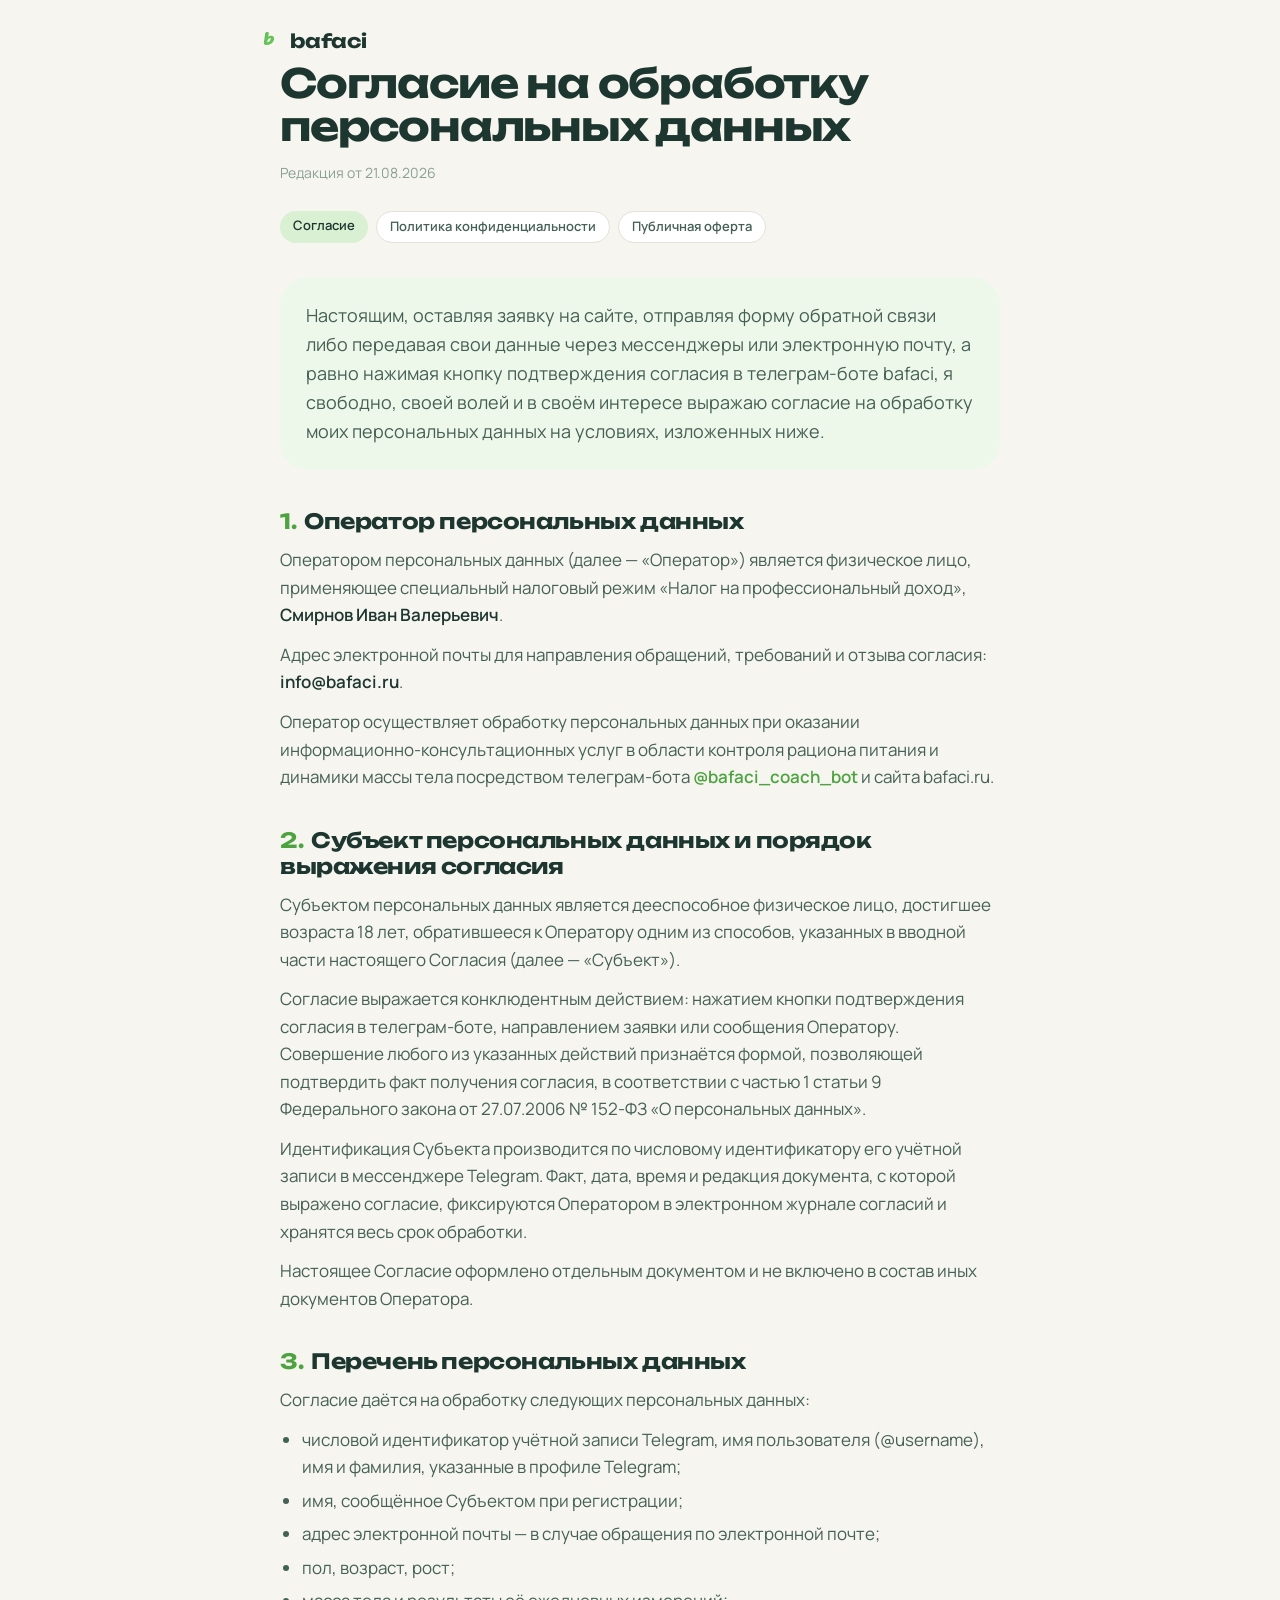
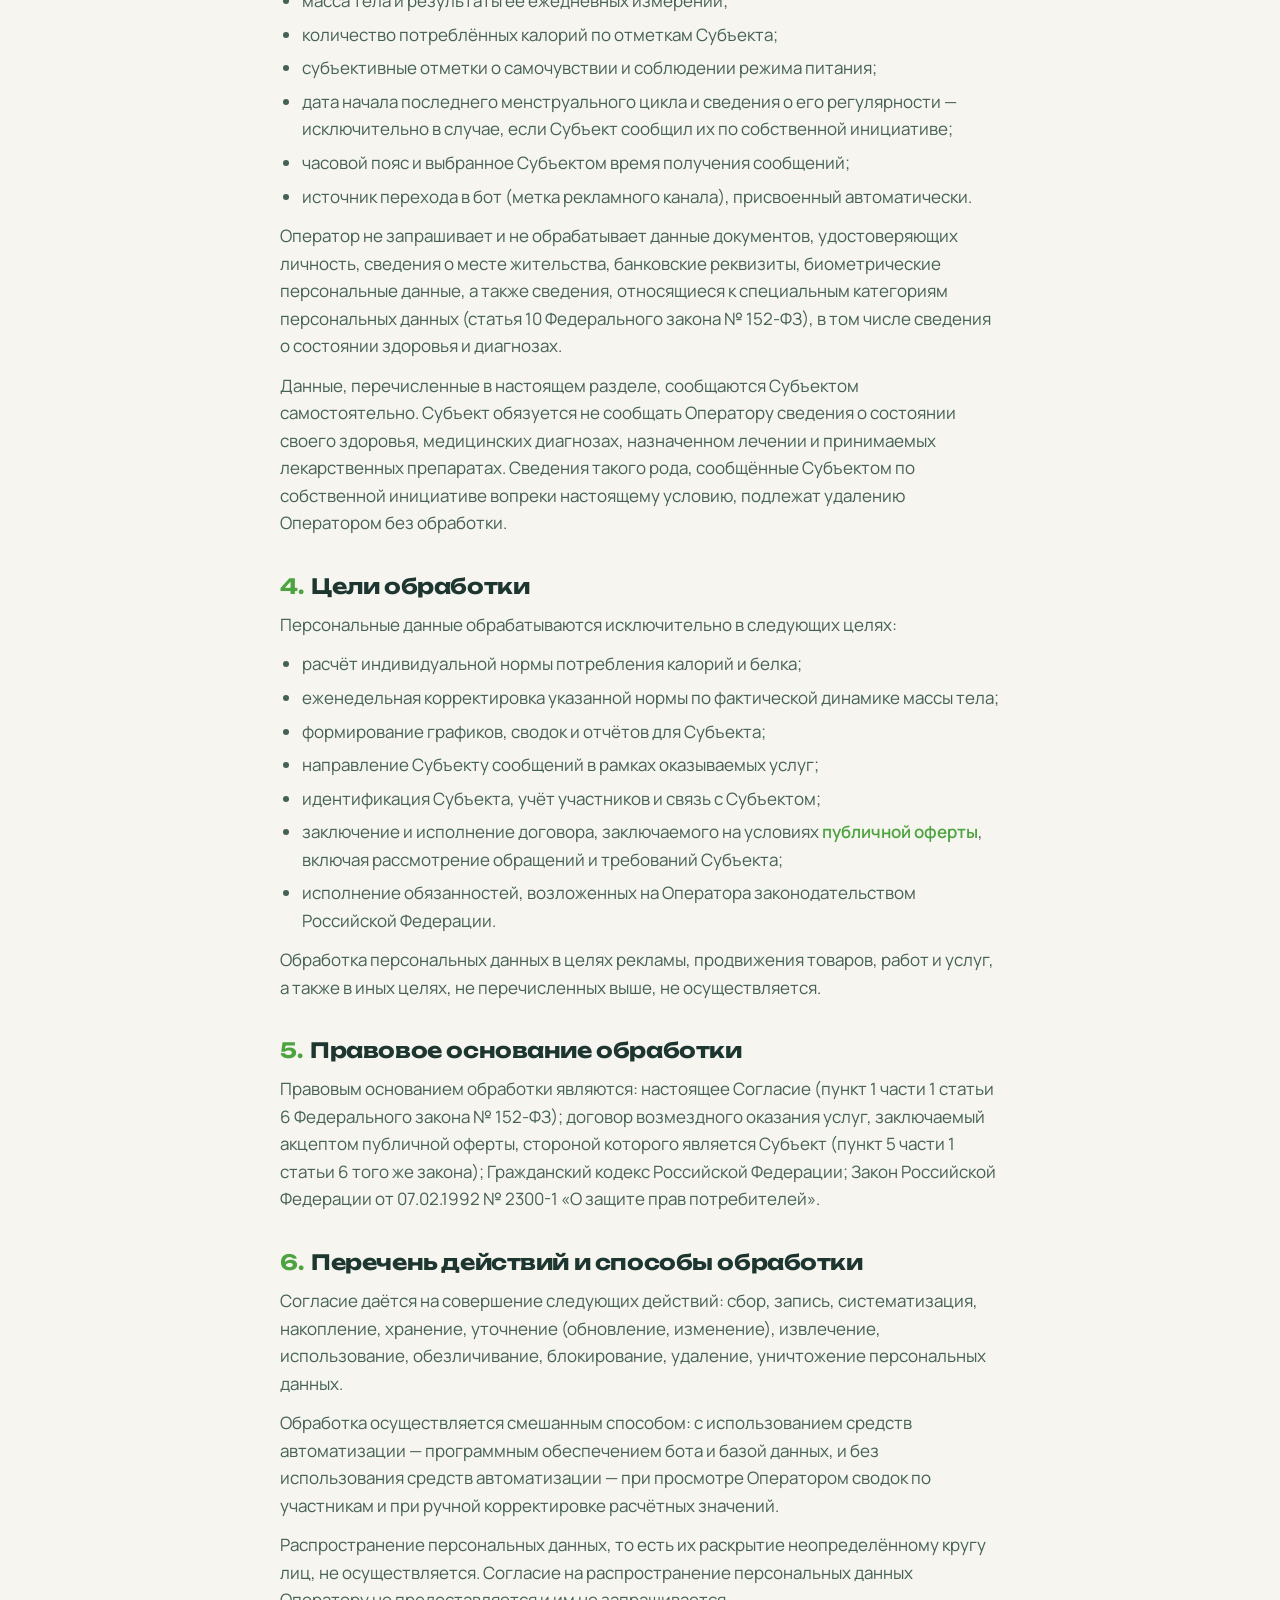
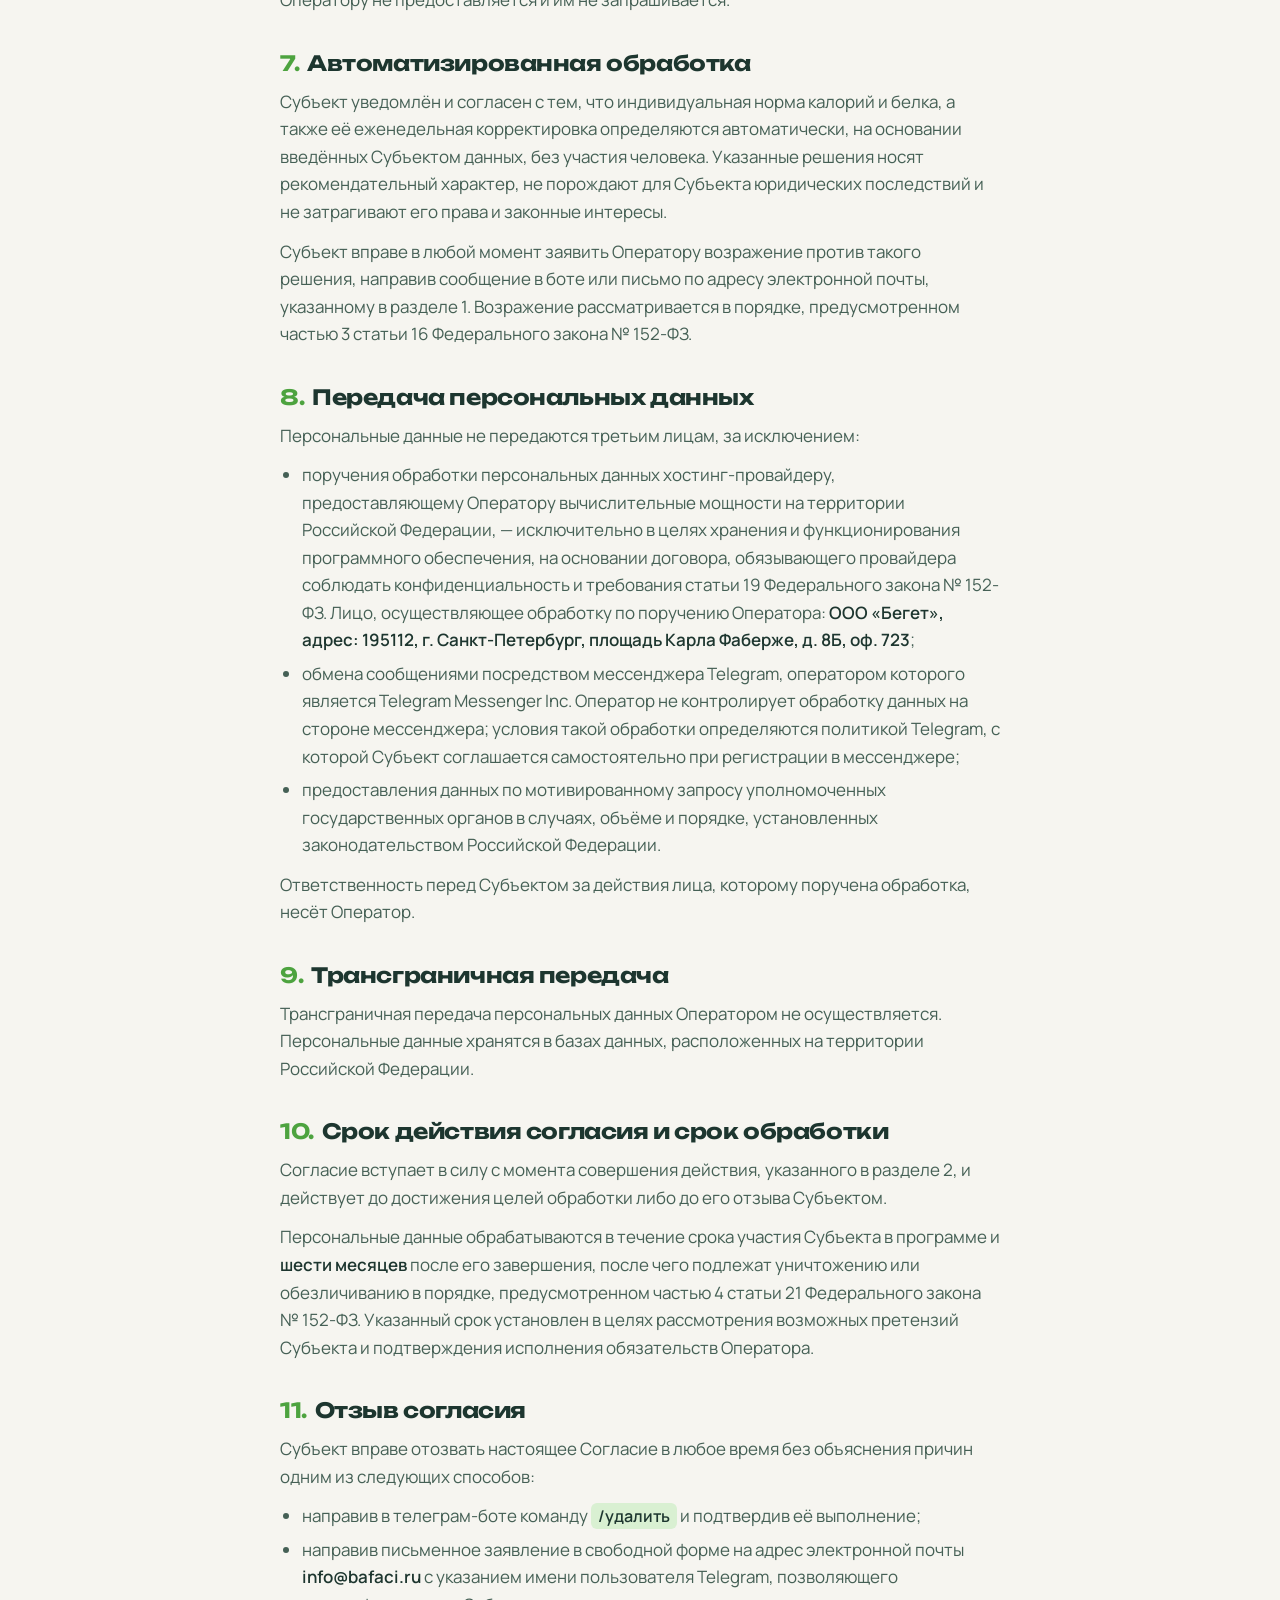
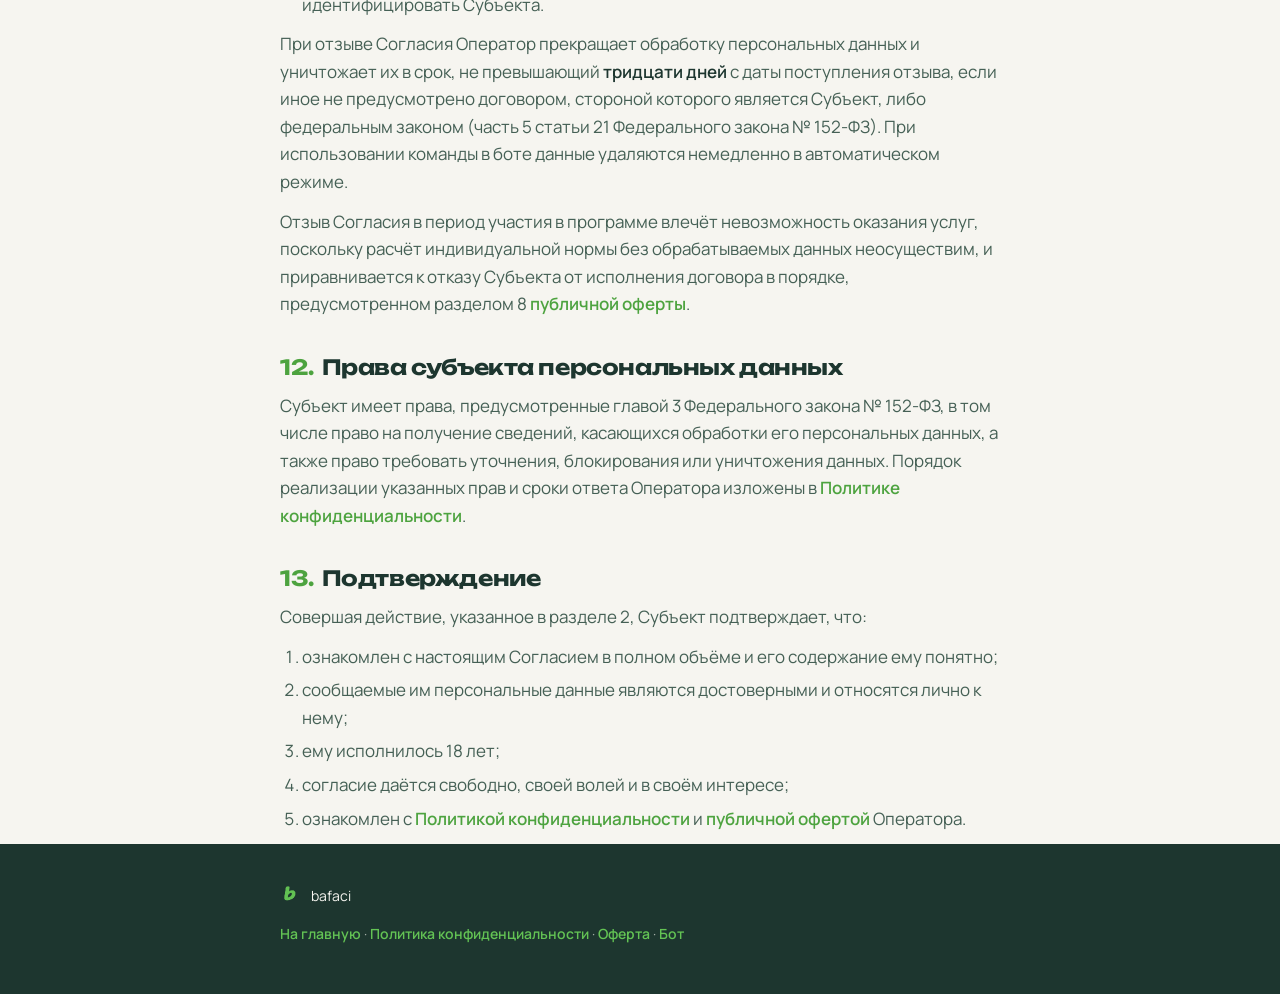
==== consent.html @ f7aebe55 "Add files via upload" ====
<!DOCTYPE html>
<html lang="ru">
<head>
<meta charset="utf-8">
<meta name="viewport" content="width=device-width, initial-scale=1, viewport-fit=cover">
<title>bafaci — согласие на обработку персональных данных</title>
<meta name="robots" content="noindex">
<link rel="icon" href="logo.png">
<link rel="preconnect" href="https://fonts.googleapis.com">
<link rel="preconnect" href="https://fonts.gstatic.com" crossorigin>
<link href="https://fonts.googleapis.com/css2?family=Unbounded:wght@500;700&family=Manrope:wght@400;500;600;700&display=swap" rel="stylesheet">
<style>
:root{
  --grn:#63c354; --grn-d:#4da33f; --grn-l:#d9f0d2; --grn-p:#eef8ea;
  --ink:#1d362f; --ink-2:#456055; --ink-3:#8ba095;
  --paper:#f6f5f0; --card:#fff;
  --max:760px; --r:28px;
  --f-body:'Manrope',-apple-system,BlinkMacSystemFont,'Segoe UI','Helvetica Neue',Arial,sans-serif;
  --f-disp:'Unbounded','Manrope',-apple-system,BlinkMacSystemFont,'Segoe UI',Arial,sans-serif;
}
*{margin:0;padding:0;box-sizing:border-box}
html{-webkit-text-size-adjust:100%}
body{background:var(--paper);color:var(--ink);font-family:var(--f-body);
  font-size:17px;line-height:1.62;-webkit-font-smoothing:antialiased}
.wrap{max-width:var(--max);margin:0 auto;padding:0 20px}

.top{padding:26px 0 0}
.brand{display:inline-flex;align-items:center;gap:10px;font-family:var(--f-disp);
  font-weight:700;font-size:19px;letter-spacing:-.02em;color:var(--ink);text-decoration:none}
.brand img{height:26px}

main{padding:44px 0 90px}
h1{font-family:var(--f-disp);font-weight:700;letter-spacing:-.03em;line-height:1.08;
  font-size:clamp(26px,4.4vw,40px);margin-bottom:14px}
.date{color:var(--ink-3);font-size:14px;margin-bottom:26px}

.docnav{display:flex;flex-wrap:wrap;gap:8px;margin-bottom:34px}
.docnav a,.docnav span{font-size:13px;font-weight:600;padding:7px 13px;border-radius:999px;
  text-decoration:none;line-height:1.2}
.docnav a{background:#fff;color:var(--ink-2);border:1px solid #e3e1d8}
.docnav a:hover{border-color:var(--grn);color:var(--grn-d);text-decoration:none}
.docnav span{background:var(--grn-l);color:var(--ink)}

.intro{font-size:clamp(16px,1.9vw,18px);color:var(--ink-2);
  background:var(--grn-p);border-radius:var(--r);padding:24px 26px;margin-bottom:38px}

h2{font-family:var(--f-disp);font-weight:700;letter-spacing:-.02em;
  font-size:clamp(17px,2.3vw,21px);margin:36px 0 12px;line-height:1.24}
h2 span{color:var(--grn-d);margin-right:8px}
p{margin-bottom:12px;color:var(--ink-2)}
ul,ol{margin:0 0 12px 22px;color:var(--ink-2)}
li{margin-bottom:6px}
b{color:var(--ink);font-weight:600}
a{color:var(--grn-d);font-weight:600;text-decoration:none}
a:hover{text-decoration:underline}
code{background:var(--grn-l);color:var(--ink);padding:2px 7px;border-radius:6px;
  font-family:var(--f-body);font-weight:600;font-size:.95em}
hr{border:0;border-top:1px solid #e3e1d8;margin:38px 0}

footer{background:var(--ink);color:rgba(246,245,240,.62);padding:38px 0 48px;font-size:14px;line-height:1.7}
footer a{color:var(--grn)}
footer .fbrand{color:var(--paper);margin-bottom:12px;display:flex;align-items:center;gap:9px}
</style>
</head>
<body>

<div class="wrap top">
  <a class="brand" href="/"><img src="logo.png" alt="">bafaci</a>
</div>

<main class="wrap">

  <h1>Согласие на обработку персональных данных</h1>
  <div class="date">Редакция от 21.08.2026</div>

  <div class="docnav">
    <span>Согласие</span>
    <a href="privacy.html">Политика конфиденциальности</a>
    <a href="offer.html">Публичная оферта</a>
  </div>

  <div class="intro">
    Настоящим, оставляя заявку на сайте, отправляя форму обратной связи либо
    передавая свои данные через мессенджеры или электронную почту, а равно
    нажимая кнопку подтверждения согласия в телеграм-боте bafaci, я свободно,
    своей волей и в своём интересе выражаю согласие на обработку моих
    персональных данных на условиях, изложенных ниже.
  </div>

  <h2><span>1.</span>Оператор персональных данных</h2>
  <p>Оператором персональных данных (далее — «Оператор») является физическое
    лицо, применяющее специальный налоговый режим «Налог на профессиональный
    доход», <b>Смирнов Иван Валерьевич</b>.</p>
  <p>Адрес электронной почты для направления обращений, требований и отзыва
    согласия: <b>info@bafaci.ru</b>.</p>
  <p>Оператор осуществляет обработку персональных данных при оказании
    информационно-консультационных услуг в области контроля рациона питания
    и динамики массы тела посредством телеграм-бота
    <a href="https://t.me/bafaci_coach_bot">@bafaci_coach_bot</a> и сайта
    bafaci.ru.</p>

  <h2><span>2.</span>Субъект персональных данных и порядок выражения согласия</h2>
  <p>Субъектом персональных данных является дееспособное физическое лицо,
    достигшее возраста 18 лет, обратившееся к Оператору одним из способов,
    указанных в вводной части настоящего Согласия (далее — «Субъект»).</p>
  <p>Согласие выражается конклюдентным действием: нажатием кнопки
    подтверждения согласия в телеграм-боте, направлением заявки или сообщения
    Оператору. Совершение любого из указанных действий признаётся формой,
    позволяющей подтвердить факт получения согласия, в соответствии
    с частью 1 статьи 9 Федерального закона от 27.07.2006 № 152-ФЗ
    «О персональных данных».</p>
  <p>Идентификация Субъекта производится по числовому идентификатору его
    учётной записи в мессенджере Telegram. Факт, дата, время и редакция
    документа, с которой выражено согласие, фиксируются Оператором
    в электронном журнале согласий и хранятся весь срок обработки.</p>
  <p>Настоящее Согласие оформлено отдельным документом и не включено
    в состав иных документов Оператора.</p>

  <h2><span>3.</span>Перечень персональных данных</h2>
  <p>Согласие даётся на обработку следующих персональных данных:</p>
  <ul>
    <li>числовой идентификатор учётной записи Telegram, имя пользователя
      (@username), имя и фамилия, указанные в профиле Telegram;</li>
    <li>имя, сообщённое Субъектом при регистрации;</li>
    <li>адрес электронной почты — в случае обращения по электронной почте;</li>
    <li>пол, возраст, рост;</li>
    <li>масса тела и результаты её ежедневных измерений;</li>
    <li>количество потреблённых калорий по отметкам Субъекта;</li>
    <li>субъективные отметки о самочувствии и соблюдении режима питания;</li>
    <li>дата начала последнего менструального цикла и сведения о его
      регулярности — исключительно в случае, если Субъект сообщил их
      по собственной инициативе;</li>
    <li>часовой пояс и выбранное Субъектом время получения сообщений;</li>
    <li>источник перехода в бот (метка рекламного канала), присвоенный
      автоматически.</li>
  </ul>
  <p>Оператор не запрашивает и не обрабатывает данные документов,
    удостоверяющих личность, сведения о месте жительства, банковские
    реквизиты, биометрические персональные данные, а также сведения,
    относящиеся к специальным категориям персональных данных
    (статья 10 Федерального закона № 152-ФЗ), в том числе сведения
    о состоянии здоровья и диагнозах.</p>
  <p>Данные, перечисленные в настоящем разделе, сообщаются Субъектом
    самостоятельно. Субъект обязуется не сообщать Оператору сведения
    о состоянии своего здоровья, медицинских диагнозах, назначенном
    лечении и принимаемых лекарственных препаратах. Сведения такого рода,
    сообщённые Субъектом по собственной инициативе вопреки настоящему
    условию, подлежат удалению Оператором без обработки.</p>

  <h2><span>4.</span>Цели обработки</h2>
  <p>Персональные данные обрабатываются исключительно в следующих целях:</p>
  <ul>
    <li>расчёт индивидуальной нормы потребления калорий и белка;</li>
    <li>еженедельная корректировка указанной нормы по фактической динамике
      массы тела;</li>
    <li>формирование графиков, сводок и отчётов для Субъекта;</li>
    <li>направление Субъекту сообщений в рамках оказываемых услуг;</li>
    <li>идентификация Субъекта, учёт участников и связь с Субъектом;</li>
    <li>заключение и исполнение договора, заключаемого на условиях
      <a href="offer.html">публичной оферты</a>, включая рассмотрение
      обращений и требований Субъекта;</li>
    <li>исполнение обязанностей, возложенных на Оператора законодательством
      Российской Федерации.</li>
  </ul>
  <p>Обработка персональных данных в целях рекламы, продвижения товаров,
    работ и услуг, а также в иных целях, не перечисленных выше,
    не осуществляется.</p>

  <h2><span>5.</span>Правовое основание обработки</h2>
  <p>Правовым основанием обработки являются: настоящее Согласие
    (пункт 1 части 1 статьи 6 Федерального закона № 152-ФЗ); договор
    возмездного оказания услуг, заключаемый акцептом публичной оферты,
    стороной которого является Субъект (пункт 5 части 1 статьи 6 того же
    закона); Гражданский кодекс Российской Федерации; Закон Российской
    Федерации от 07.02.1992 № 2300-1 «О защите прав потребителей».</p>

  <h2><span>6.</span>Перечень действий и способы обработки</h2>
  <p>Согласие даётся на совершение следующих действий: сбор, запись,
    систематизация, накопление, хранение, уточнение (обновление, изменение),
    извлечение, использование, обезличивание, блокирование, удаление,
    уничтожение персональных данных.</p>
  <p>Обработка осуществляется смешанным способом: с использованием средств
    автоматизации — программным обеспечением бота и базой данных, и без
    использования средств автоматизации — при просмотре Оператором сводок
    по участникам и при ручной корректировке расчётных значений.</p>
  <p>Распространение персональных данных, то есть их раскрытие
    неопределённому кругу лиц, не осуществляется. Согласие
    на распространение персональных данных Оператору не предоставляется
    и им не запрашивается.</p>

  <h2><span>7.</span>Автоматизированная обработка</h2>
  <p>Субъект уведомлён и согласен с тем, что индивидуальная норма калорий
    и белка, а также её еженедельная корректировка определяются
    автоматически, на основании введённых Субъектом данных, без участия
    человека. Указанные решения носят рекомендательный характер, не
    порождают для Субъекта юридических последствий и не затрагивают его
    права и законные интересы.</p>
  <p>Субъект вправе в любой момент заявить Оператору возражение против
    такого решения, направив сообщение в боте или письмо по адресу
    электронной почты, указанному в разделе 1. Возражение рассматривается
    в порядке, предусмотренном частью 3 статьи 16 Федерального закона
    № 152-ФЗ.</p>

  <h2><span>8.</span>Передача персональных данных</h2>
  <p>Персональные данные не передаются третьим лицам, за исключением:</p>
  <ul>
    <li>поручения обработки персональных данных хостинг-провайдеру,
      предоставляющему Оператору вычислительные мощности на территории
      Российской Федерации, — исключительно в целях хранения и
      функционирования программного обеспечения, на основании договора,
      обязывающего провайдера соблюдать конфиденциальность и требования
      статьи 19 Федерального закона № 152-ФЗ. Лицо, осуществляющее обработку
      по поручению Оператора: <b>ООО «Бегет», адрес: 195112, г. Санкт-Петербург, площадь Карла Фаберже, д. 8Б, оф. 723</b>;</li>
    <li>обмена сообщениями посредством мессенджера Telegram, оператором
      которого является Telegram Messenger Inc. Оператор не контролирует
      обработку данных на стороне мессенджера; условия такой обработки
      определяются политикой Telegram, с которой Субъект соглашается
      самостоятельно при регистрации в мессенджере;</li>
    <li>предоставления данных по мотивированному запросу уполномоченных
      государственных органов в случаях, объёме и порядке, установленных
      законодательством Российской Федерации.</li>
  </ul>
  <p>Ответственность перед Субъектом за действия лица, которому поручена
    обработка, несёт Оператор.</p>

  <h2><span>9.</span>Трансграничная передача</h2>
  <p>Трансграничная передача персональных данных Оператором
    не осуществляется. Персональные данные хранятся в базах данных,
    расположенных на территории Российской Федерации.</p>

  <h2><span>10.</span>Срок действия согласия и срок обработки</h2>
  <p>Согласие вступает в силу с момента совершения действия, указанного
    в разделе 2, и действует до достижения целей обработки либо
    до его отзыва Субъектом.</p>
  <p>Персональные данные обрабатываются в течение срока участия Субъекта
    в программе и <b>шести месяцев</b> после его
    завершения, после чего подлежат уничтожению или обезличиванию
    в порядке, предусмотренном частью 4 статьи 21 Федерального закона
    № 152-ФЗ. Указанный срок установлен в целях рассмотрения возможных
    претензий Субъекта и подтверждения исполнения обязательств Оператора.</p>

  <h2><span>11.</span>Отзыв согласия</h2>
  <p>Субъект вправе отозвать настоящее Согласие в любое время без объяснения
    причин одним из следующих способов:</p>
  <ul>
    <li>направив в телеграм-боте команду <code>/удалить</code> и подтвердив
      её выполнение;</li>
    <li>направив письменное заявление в свободной форме на адрес электронной
      почты <b>info@bafaci.ru</b> с указанием имени
      пользователя Telegram, позволяющего идентифицировать Субъекта.</li>
  </ul>
  <p>При отзыве Согласия Оператор прекращает обработку персональных данных
    и уничтожает их в срок, не превышающий <b>тридцати дней</b> с даты
    поступления отзыва, если иное не предусмотрено договором, стороной
    которого является Субъект, либо федеральным законом (часть 5 статьи 21
    Федерального закона № 152-ФЗ). При использовании команды в боте данные
    удаляются немедленно в автоматическом режиме.</p>
  <p>Отзыв Согласия в период участия в программе влечёт невозможность оказания
    услуг, поскольку расчёт индивидуальной нормы без обрабатываемых данных
    неосуществим, и приравнивается к отказу Субъекта от исполнения договора
    в порядке, предусмотренном разделом 8
    <a href="offer.html">публичной оферты</a>.</p>

  <h2><span>12.</span>Права субъекта персональных данных</h2>
  <p>Субъект имеет права, предусмотренные главой 3 Федерального закона
    № 152-ФЗ, в том числе право на получение сведений, касающихся обработки
    его персональных данных, а также право требовать уточнения, блокирования
    или уничтожения данных. Порядок реализации указанных
    прав и сроки ответа Оператора изложены в
    <a href="privacy.html">Политике конфиденциальности</a>.</p>

  <h2><span>13.</span>Подтверждение</h2>
  <p>Совершая действие, указанное в разделе 2, Субъект подтверждает, что:</p>
  <ol>
    <li>ознакомлен с настоящим Согласием в полном объёме и его содержание
      ему понятно;</li>
    <li>сообщаемые им персональные данные являются достоверными и относятся
      лично к нему;</li>
    <li>ему исполнилось 18 лет;</li>
    <li>согласие даётся свободно, своей волей и в своём интересе;</li>
    <li>ознакомлен с <a href="privacy.html">Политикой конфиденциальности</a>
      и <a href="offer.html">публичной офертой</a> Оператора.</li>
  </ol>

</main>

<footer>
  <div class="wrap">
    <div class="fbrand"><img src="logo.png" alt="" style="height:28px"> bafaci</div>
    <a href="/">На главную</a> · <a href="privacy.html">Политика конфиденциальности</a> ·
    <a href="offer.html">Оферта</a> · <a href="https://t.me/bafaci_coach_bot">Бот</a>
  </div>
</footer>

</body>
</html>
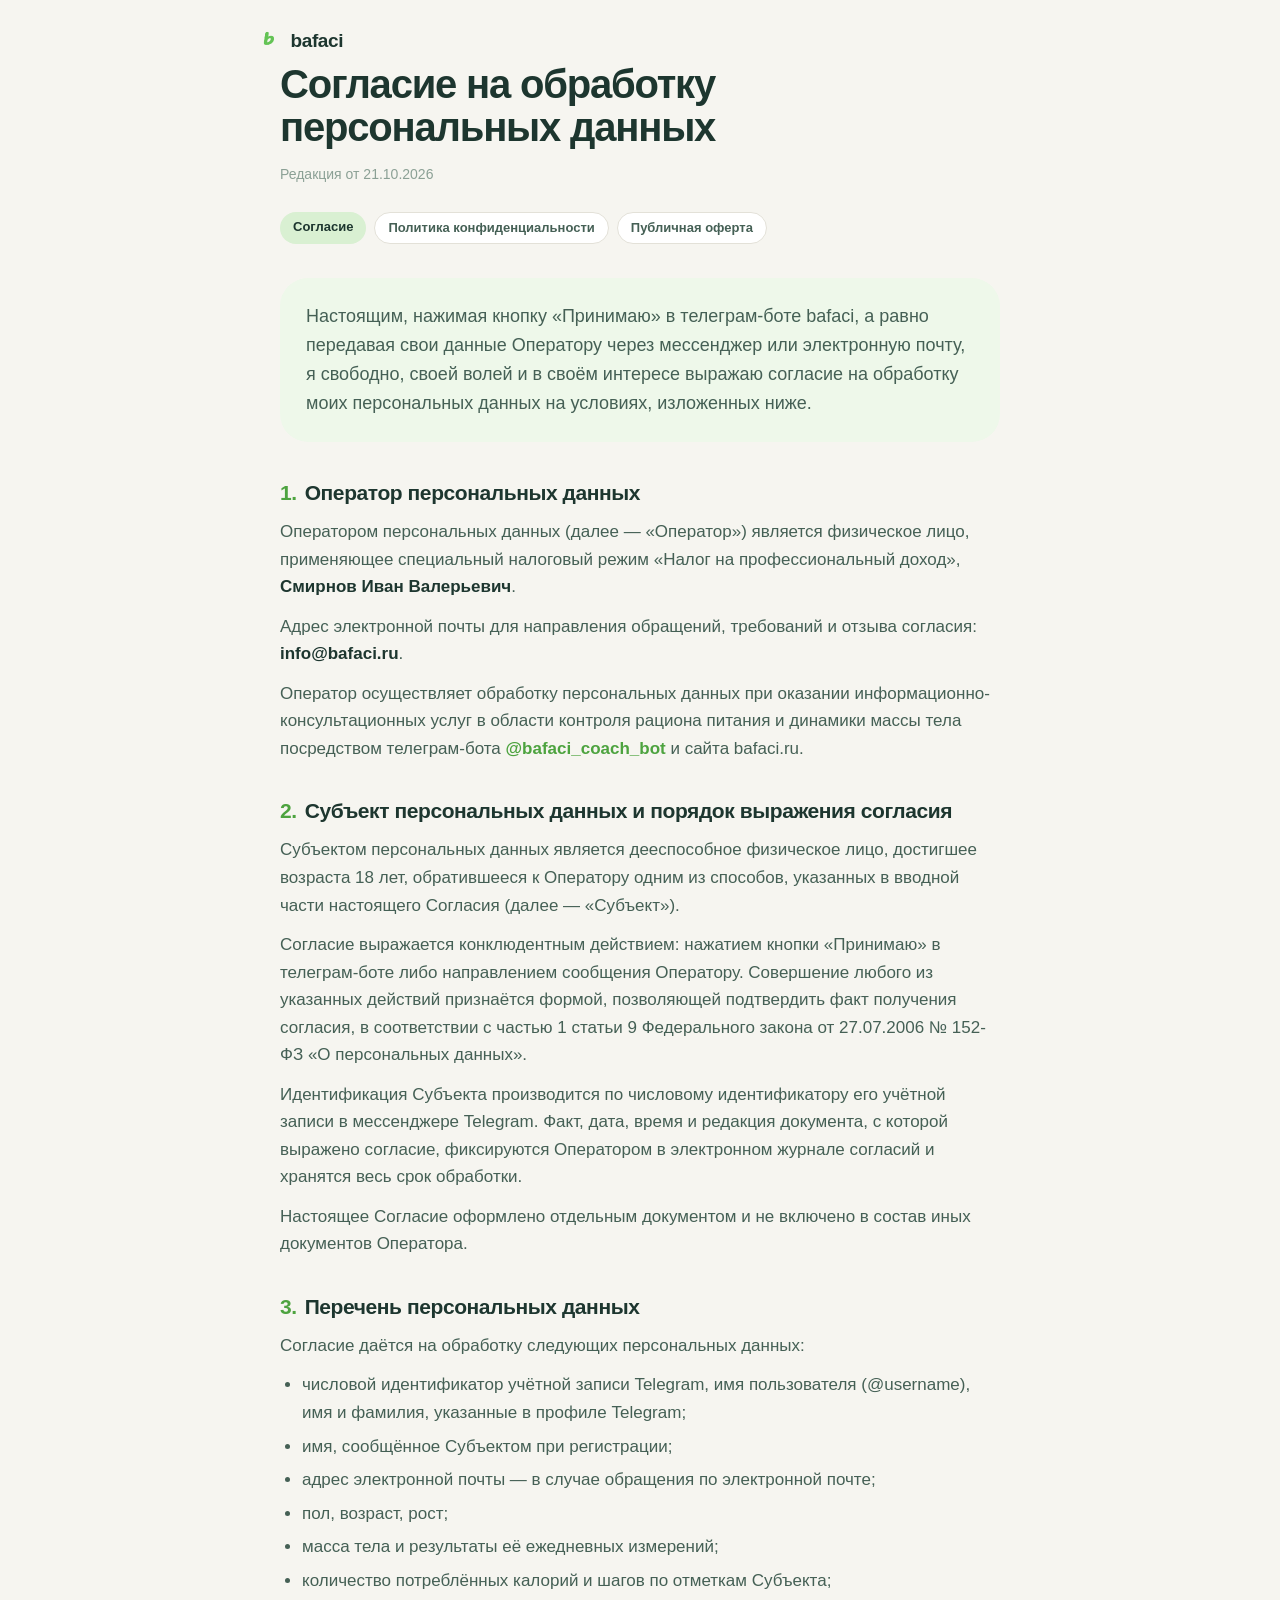
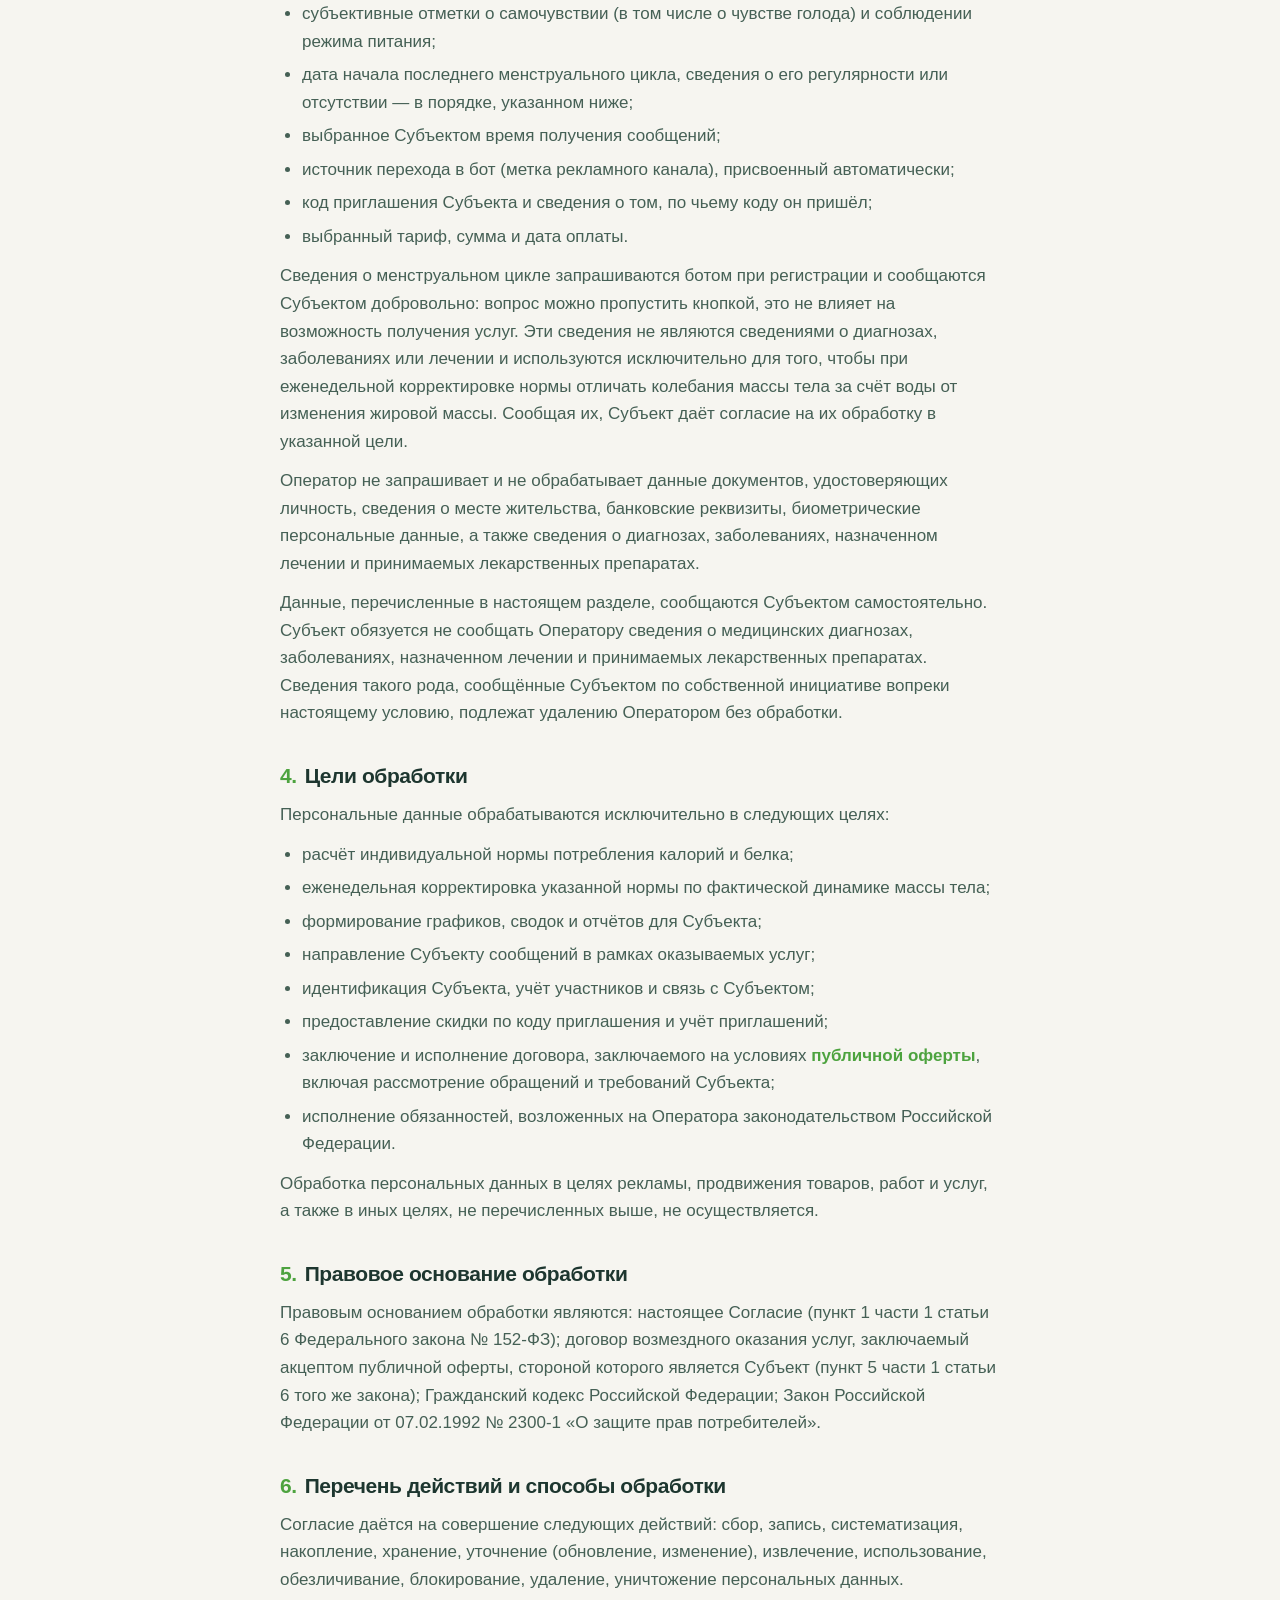
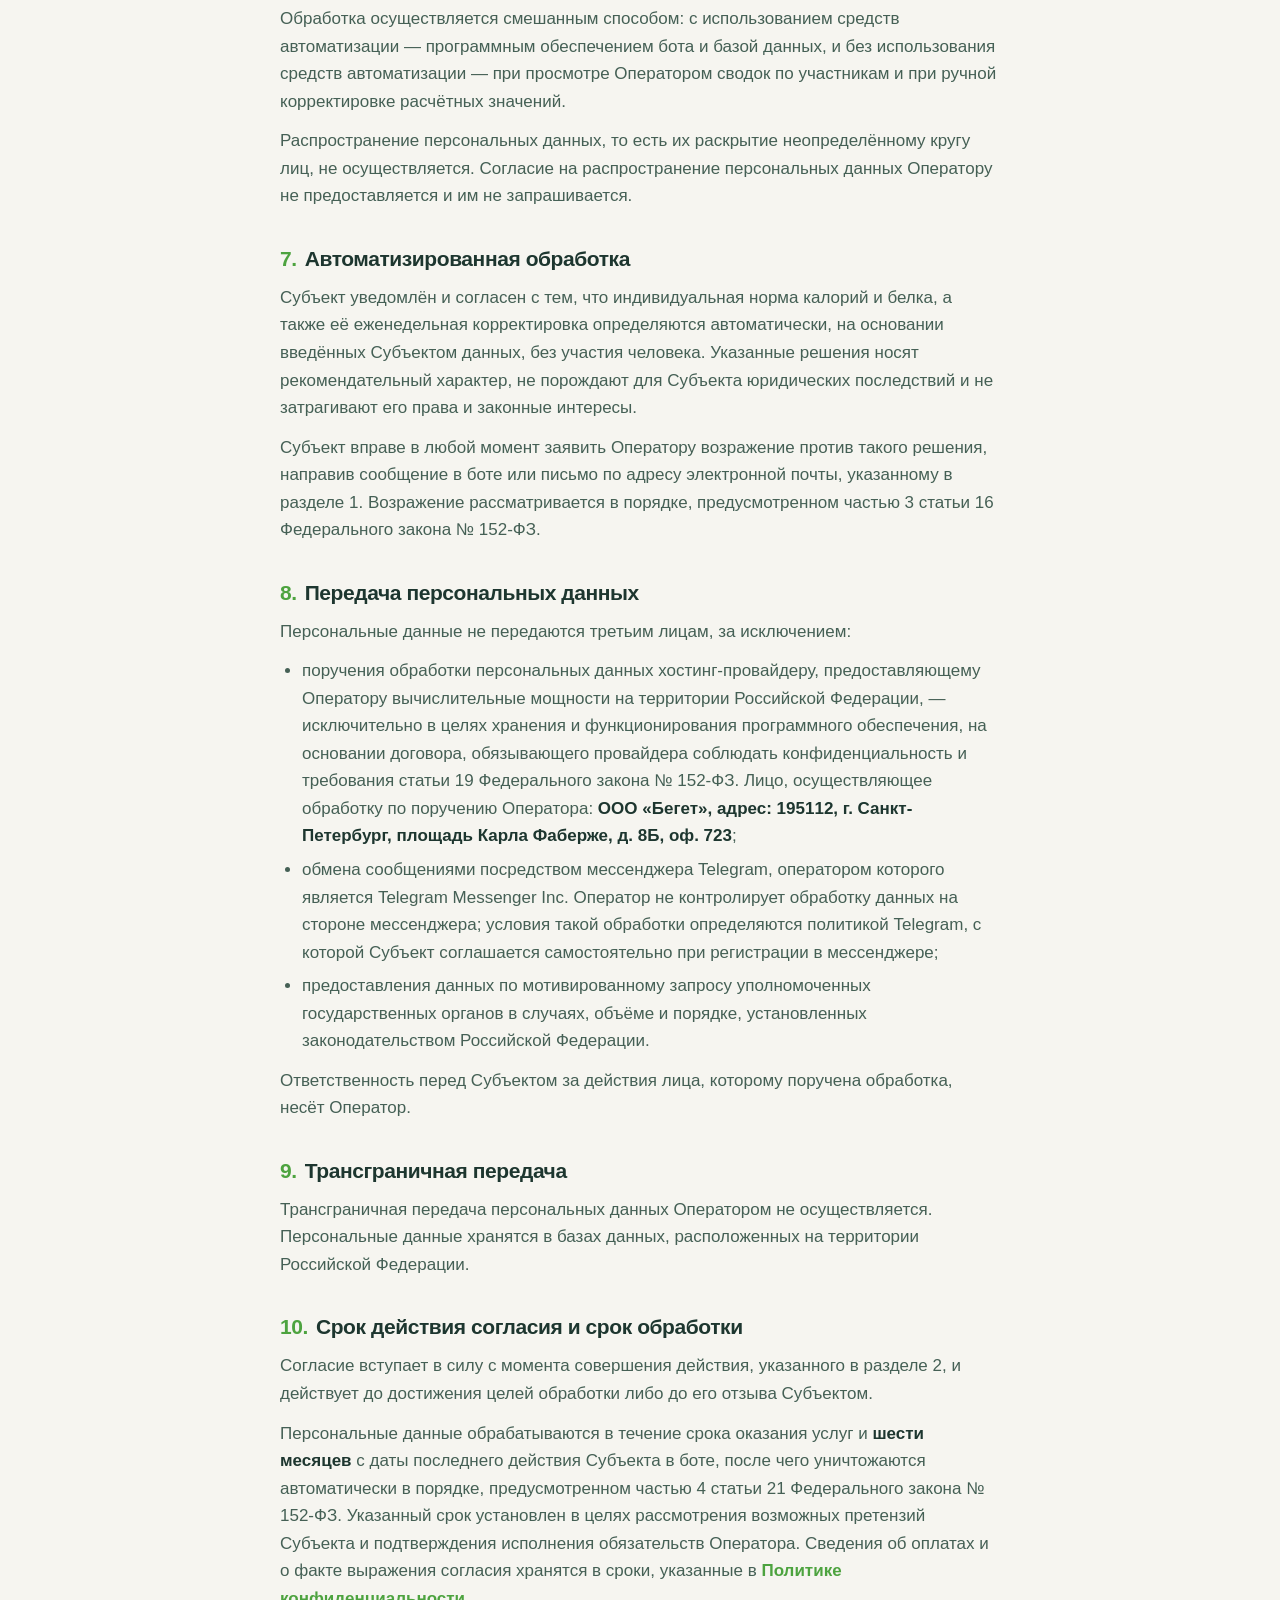
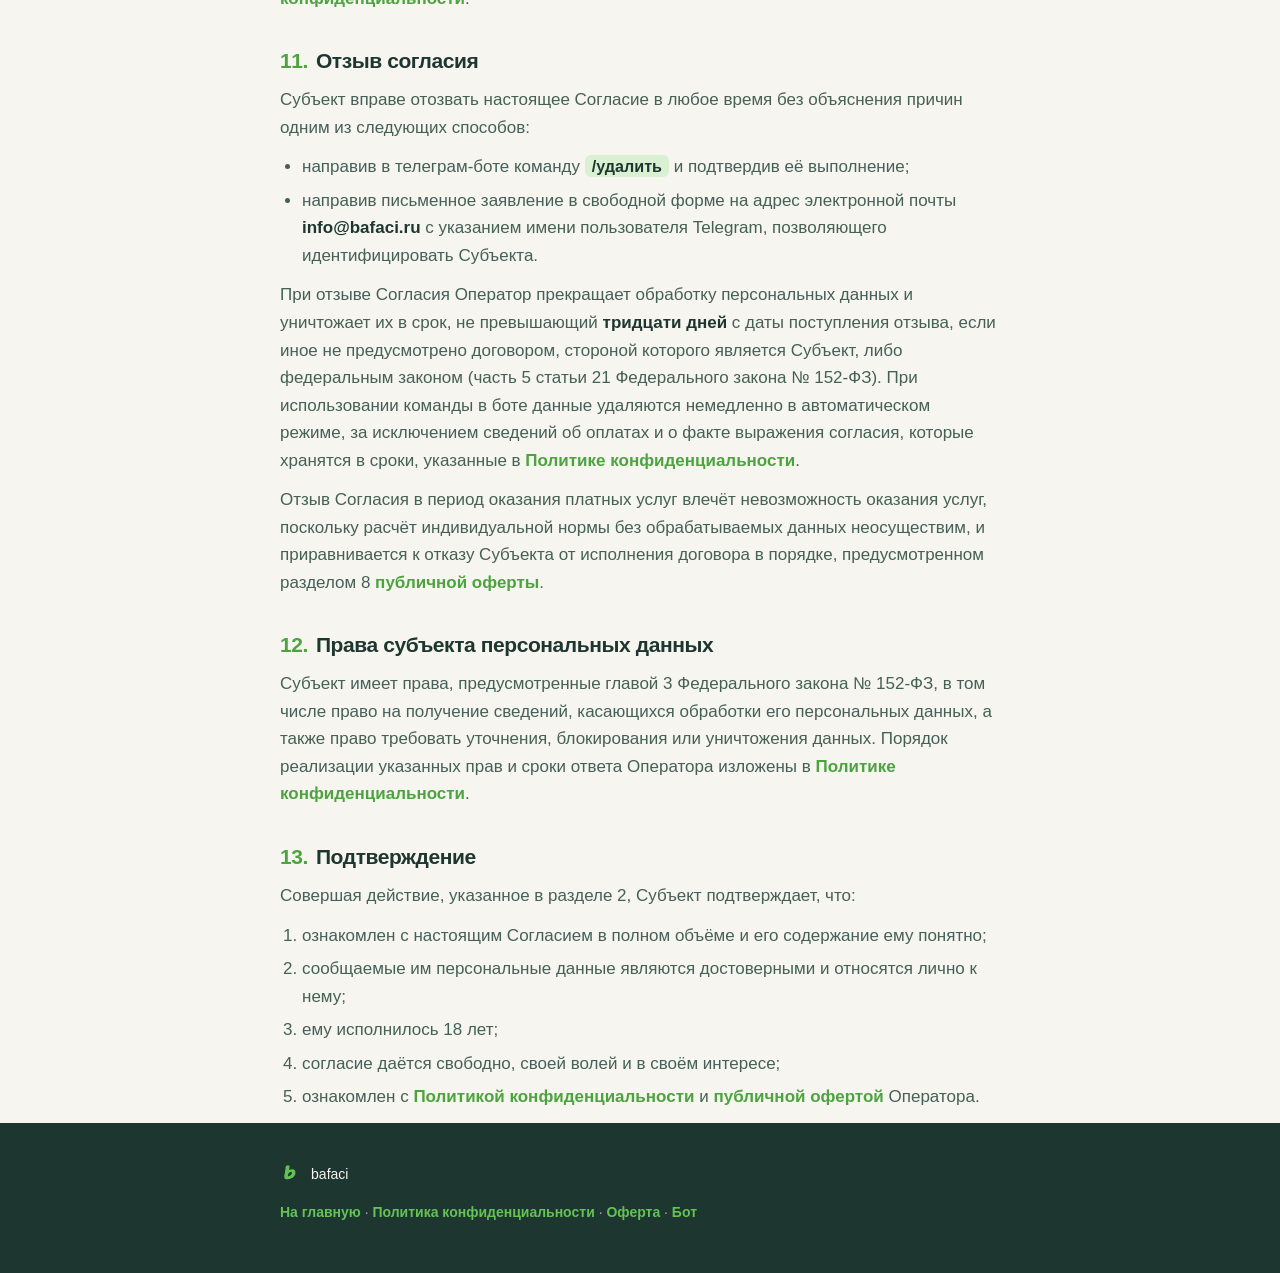
==== commit 020968bc: "Add files via upload" ====
--- a/consent.html
+++ b/consent.html
@@ -6,9 +6,7 @@
 <title>bafaci — согласие на обработку персональных данных</title>
 <meta name="robots" content="noindex">
 <link rel="icon" href="logo.png">
-<link rel="preconnect" href="https://fonts.googleapis.com">
-<link rel="preconnect" href="https://fonts.gstatic.com" crossorigin>
-<link href="https://fonts.googleapis.com/css2?family=Unbounded:wght@500;700&family=Manrope:wght@400;500;600;700&display=swap" rel="stylesheet">
+<link rel="stylesheet" href="fonts/fonts.css">
 <style>
 :root{
   --grn:#63c354; --grn-d:#4da33f; --grn-l:#d9f0d2; --grn-p:#eef8ea;
@@ -71,7 +69,7 @@
 <main class="wrap">
 
   <h1>Согласие на обработку персональных данных</h1>
-  <div class="date">Редакция от 21.08.2026</div>
+  <div class="date">Редакция от 21.10.2026</div>
 
   <div class="docnav">
     <span>Согласие</span>
@@ -80,9 +78,9 @@
   </div>
 
   <div class="intro">
-    Настоящим, оставляя заявку на сайте, отправляя форму обратной связи либо
-    передавая свои данные через мессенджеры или электронную почту, а равно
-    нажимая кнопку подтверждения согласия в телеграм-боте bafaci, я свободно,
+    Настоящим, нажимая кнопку «Принимаю» в телеграм-боте bafaci, а равно
+    передавая свои данные Оператору через мессенджер или электронную почту,
+    я свободно,
     своей волей и в своём интересе выражаю согласие на обработку моих
     персональных данных на условиях, изложенных ниже.
   </div>
@@ -104,8 +102,7 @@
     достигшее возраста 18 лет, обратившееся к Оператору одним из способов,
     указанных в вводной части настоящего Согласия (далее — «Субъект»).</p>
   <p>Согласие выражается конклюдентным действием: нажатием кнопки
-    подтверждения согласия в телеграм-боте, направлением заявки или сообщения
-    Оператору. Совершение любого из указанных действий признаётся формой,
+    «Принимаю» в телеграм-боте либо направлением сообщения Оператору. Совершение любого из указанных действий признаётся формой,
     позволяющей подтвердить факт получения согласия, в соответствии
     с частью 1 статьи 9 Федерального закона от 27.07.2006 № 152-ФЗ
     «О персональных данных».</p>
@@ -125,25 +122,33 @@
     <li>адрес электронной почты — в случае обращения по электронной почте;</li>
     <li>пол, возраст, рост;</li>
     <li>масса тела и результаты её ежедневных измерений;</li>
-    <li>количество потреблённых калорий по отметкам Субъекта;</li>
-    <li>субъективные отметки о самочувствии и соблюдении режима питания;</li>
-    <li>дата начала последнего менструального цикла и сведения о его
-      регулярности — исключительно в случае, если Субъект сообщил их
-      по собственной инициативе;</li>
-    <li>часовой пояс и выбранное Субъектом время получения сообщений;</li>
+    <li>количество потреблённых калорий и шагов по отметкам Субъекта;</li>
+    <li>субъективные отметки о самочувствии (в том числе о чувстве голода)
+      и соблюдении режима питания;</li>
+    <li>дата начала последнего менструального цикла, сведения о его
+      регулярности или отсутствии — в порядке, указанном ниже;</li>
+    <li>выбранное Субъектом время получения сообщений;</li>
     <li>источник перехода в бот (метка рекламного канала), присвоенный
-      автоматически.</li>
+      автоматически;</li>
+    <li>код приглашения Субъекта и сведения о том, по чьему коду он пришёл;</li>
+    <li>выбранный тариф, сумма и дата оплаты.</li>
   </ul>
+  <p>Сведения о менструальном цикле запрашиваются ботом при регистрации
+    и сообщаются Субъектом добровольно: вопрос можно пропустить кнопкой,
+    это не влияет на возможность получения услуг. Эти сведения не являются
+    сведениями о диагнозах, заболеваниях или лечении и используются
+    исключительно для того, чтобы при еженедельной корректировке нормы
+    отличать колебания массы тела за счёт воды от изменения жировой массы.
+    Сообщая их, Субъект даёт согласие на их обработку в указанной цели.</p>
   <p>Оператор не запрашивает и не обрабатывает данные документов,
     удостоверяющих личность, сведения о месте жительства, банковские
-    реквизиты, биометрические персональные данные, а также сведения,
-    относящиеся к специальным категориям персональных данных
-    (статья 10 Федерального закона № 152-ФЗ), в том числе сведения
-    о состоянии здоровья и диагнозах.</p>
+    реквизиты, биометрические персональные данные, а также сведения
+    о диагнозах, заболеваниях, назначенном лечении и принимаемых
+    лекарственных препаратах.</p>
   <p>Данные, перечисленные в настоящем разделе, сообщаются Субъектом
     самостоятельно. Субъект обязуется не сообщать Оператору сведения
-    о состоянии своего здоровья, медицинских диагнозах, назначенном
-    лечении и принимаемых лекарственных препаратах. Сведения такого рода,
+    о медицинских диагнозах, заболеваниях, назначенном лечении
+    и принимаемых лекарственных препаратах. Сведения такого рода,
     сообщённые Субъектом по собственной инициативе вопреки настоящему
     условию, подлежат удалению Оператором без обработки.</p>
 
@@ -156,6 +161,7 @@
     <li>формирование графиков, сводок и отчётов для Субъекта;</li>
     <li>направление Субъекту сообщений в рамках оказываемых услуг;</li>
     <li>идентификация Субъекта, учёт участников и связь с Субъектом;</li>
+    <li>предоставление скидки по коду приглашения и учёт приглашений;</li>
     <li>заключение и исполнение договора, заключаемого на условиях
       <a href="offer.html">публичной оферты</a>, включая рассмотрение
       обращений и требований Субъекта;</li>
@@ -232,12 +238,14 @@
   <p>Согласие вступает в силу с момента совершения действия, указанного
     в разделе 2, и действует до достижения целей обработки либо
     до его отзыва Субъектом.</p>
-  <p>Персональные данные обрабатываются в течение срока участия Субъекта
-    в программе и <b>шести месяцев</b> после его
-    завершения, после чего подлежат уничтожению или обезличиванию
-    в порядке, предусмотренном частью 4 статьи 21 Федерального закона
-    № 152-ФЗ. Указанный срок установлен в целях рассмотрения возможных
-    претензий Субъекта и подтверждения исполнения обязательств Оператора.</p>
+  <p>Персональные данные обрабатываются в течение срока оказания услуг
+    и <b>шести месяцев</b> с даты последнего действия Субъекта в боте, после
+    чего уничтожаются автоматически в порядке, предусмотренном частью 4
+    статьи 21 Федерального закона № 152-ФЗ. Указанный срок установлен
+    в целях рассмотрения возможных претензий Субъекта и подтверждения
+    исполнения обязательств Оператора. Сведения об оплатах и о факте
+    выражения согласия хранятся в сроки, указанные
+    в <a href="privacy.html">Политике конфиденциальности</a>.</p>
 
   <h2><span>11.</span>Отзыв согласия</h2>
   <p>Субъект вправе отозвать настоящее Согласие в любое время без объяснения
@@ -254,8 +262,10 @@
     поступления отзыва, если иное не предусмотрено договором, стороной
     которого является Субъект, либо федеральным законом (часть 5 статьи 21
     Федерального закона № 152-ФЗ). При использовании команды в боте данные
-    удаляются немедленно в автоматическом режиме.</p>
-  <p>Отзыв Согласия в период участия в программе влечёт невозможность оказания
+    удаляются немедленно в автоматическом режиме, за исключением сведений
+    об оплатах и о факте выражения согласия, которые хранятся в сроки,
+    указанные в <a href="privacy.html">Политике конфиденциальности</a>.</p>
+  <p>Отзыв Согласия в период оказания платных услуг влечёт невозможность оказания
     услуг, поскольку расчёт индивидуальной нормы без обрабатываемых данных
     неосуществим, и приравнивается к отказу Субъекта от исполнения договора
     в порядке, предусмотренном разделом 8
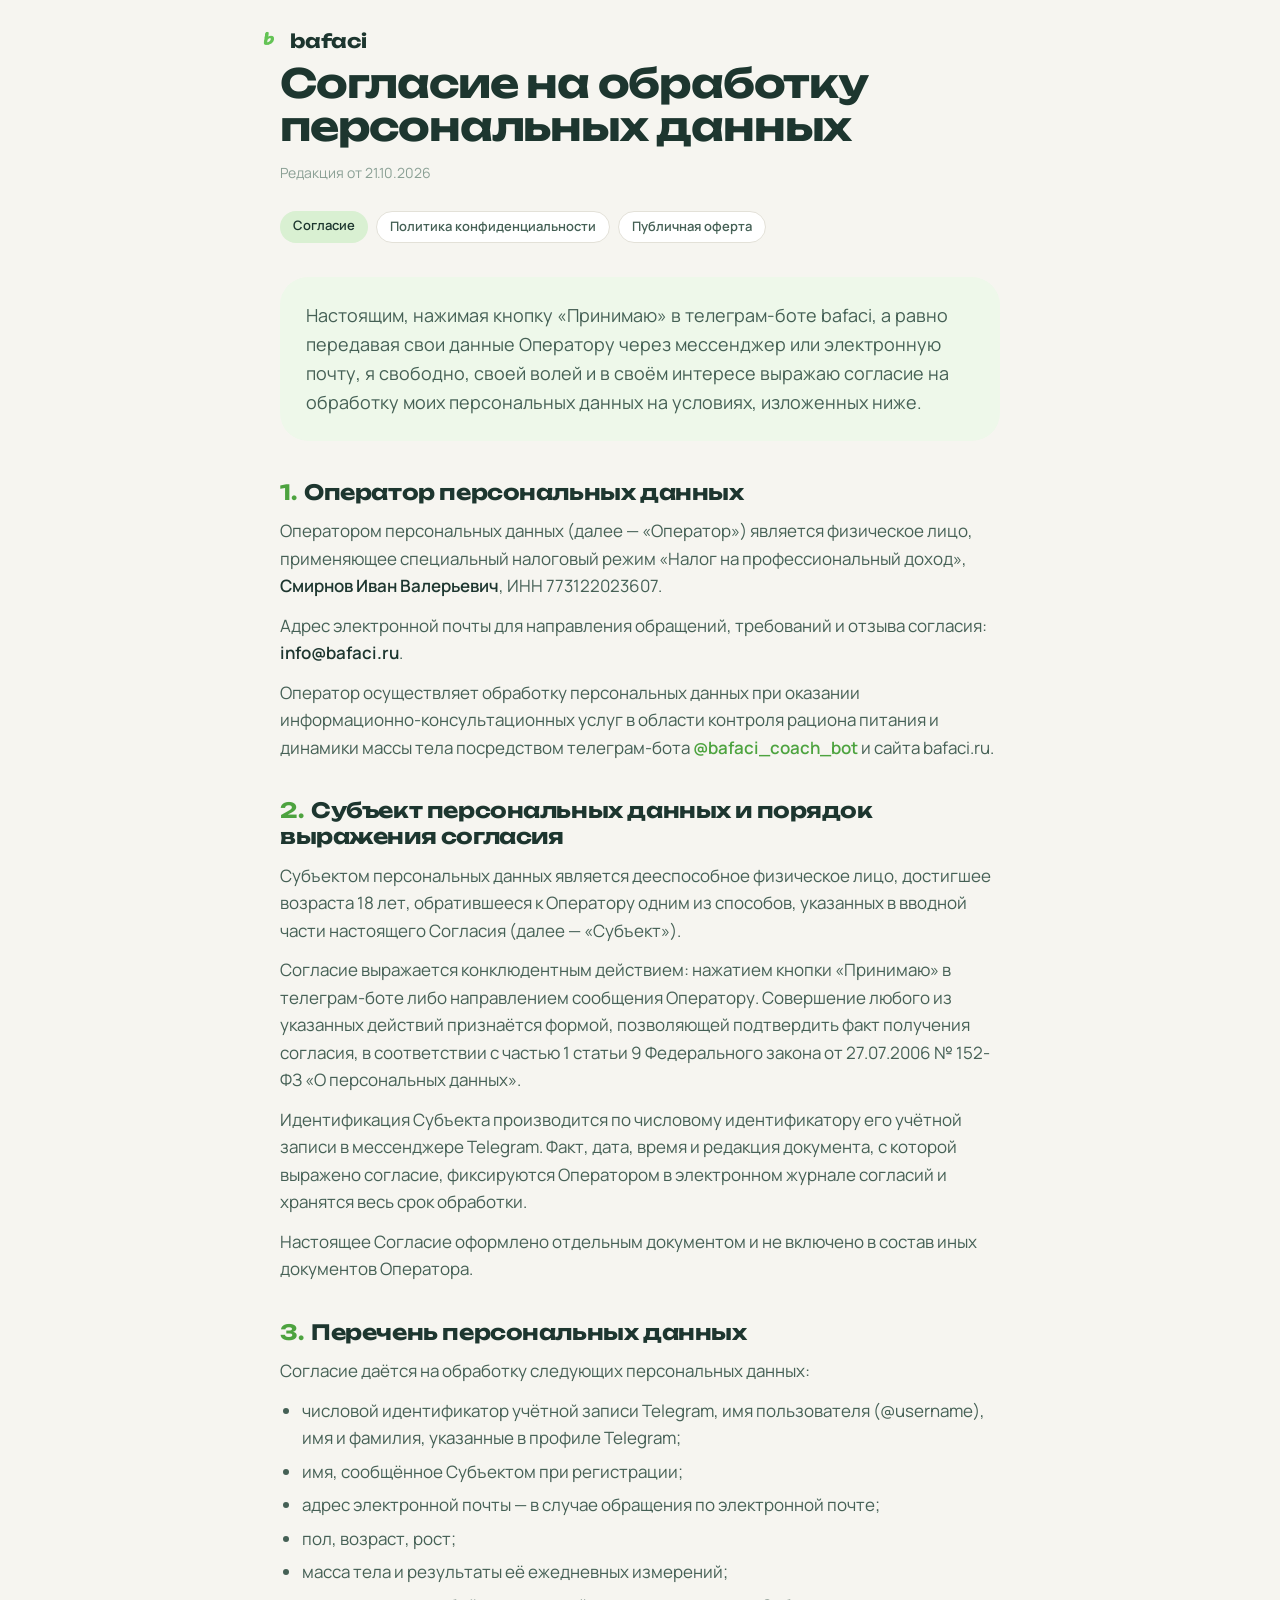
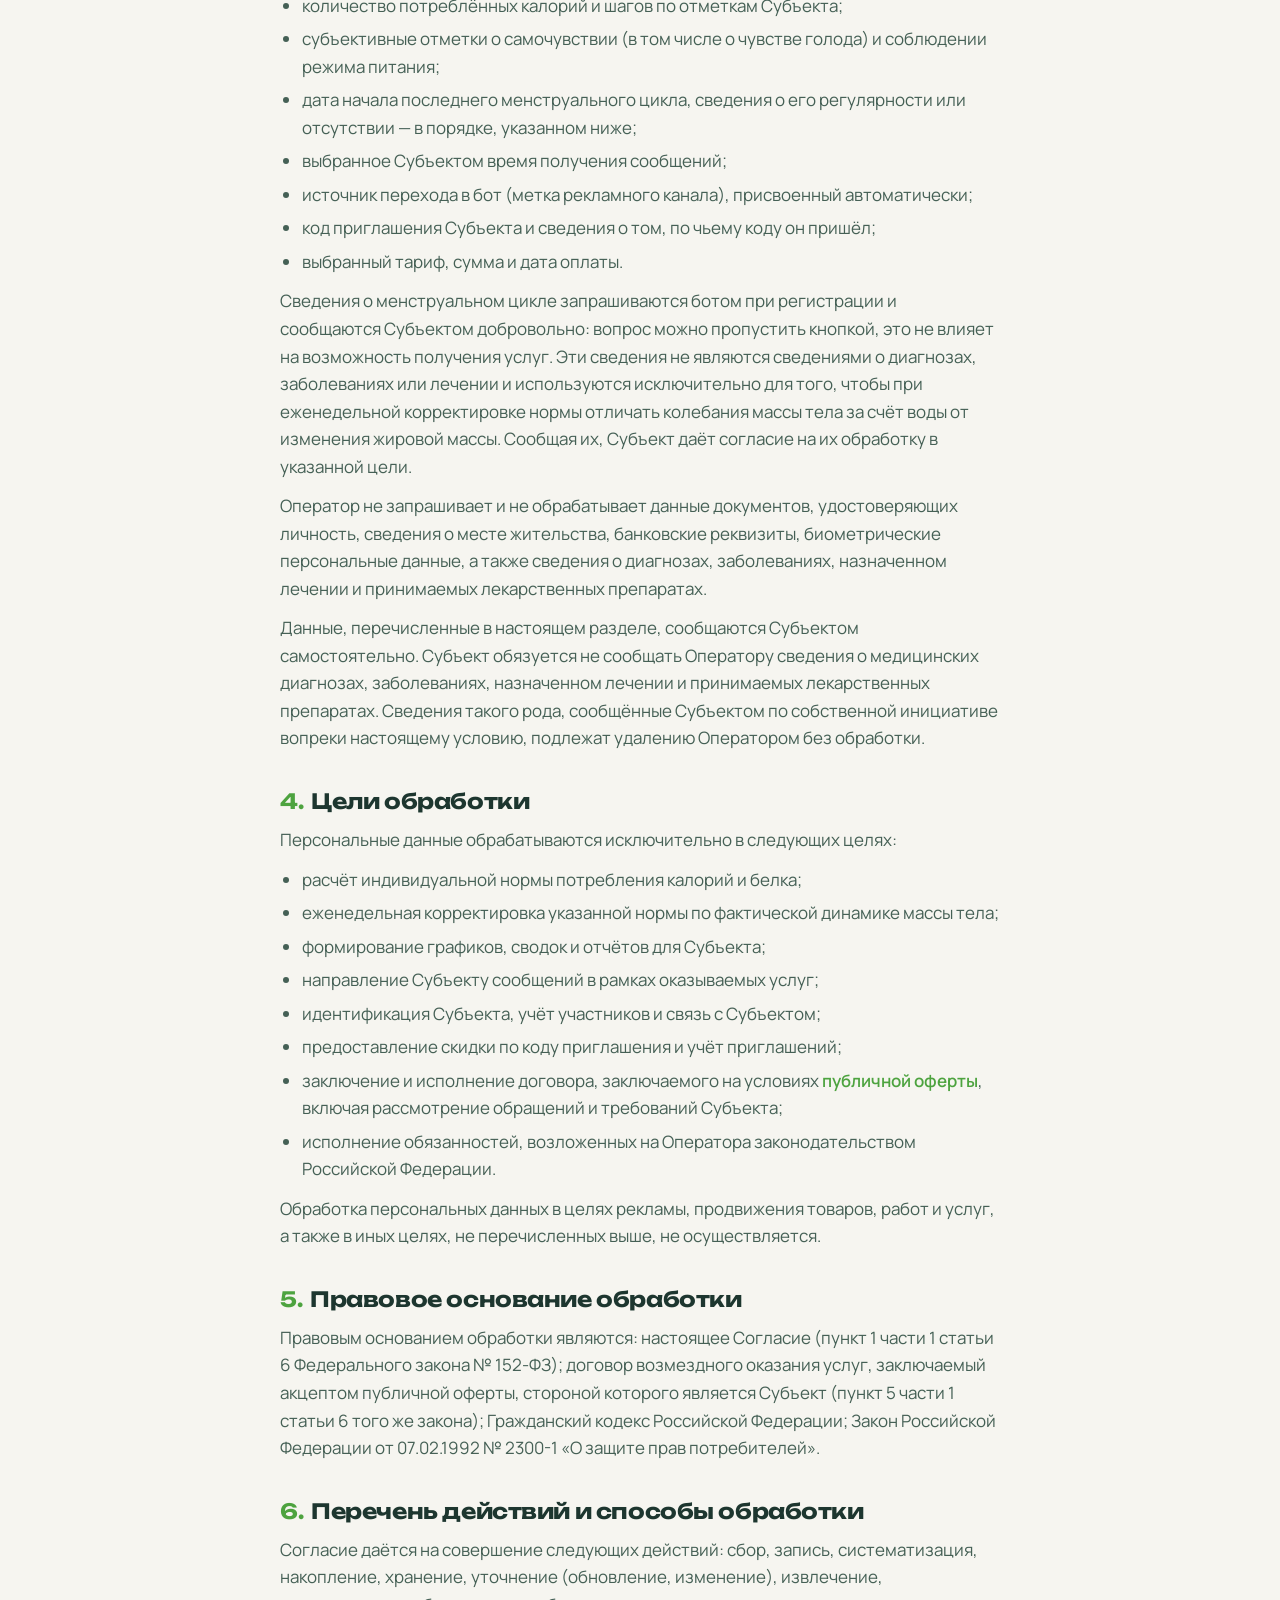
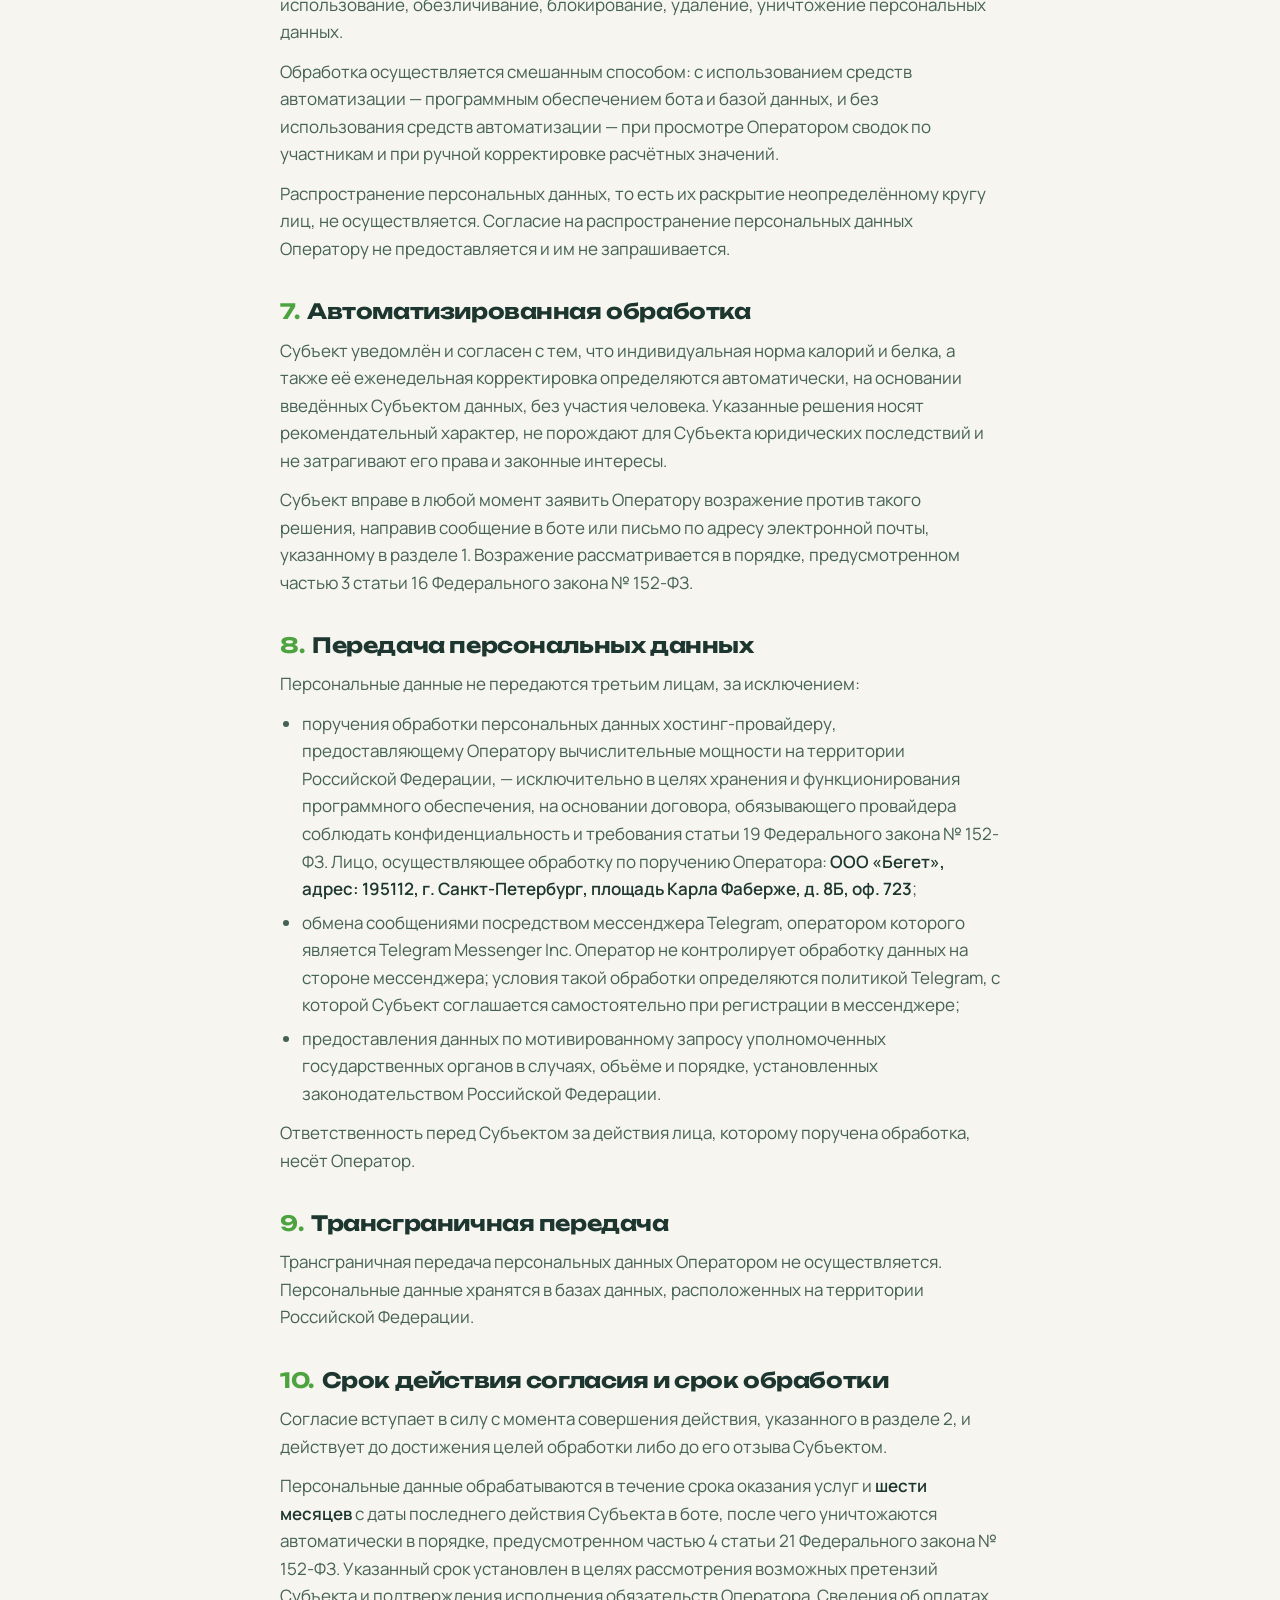
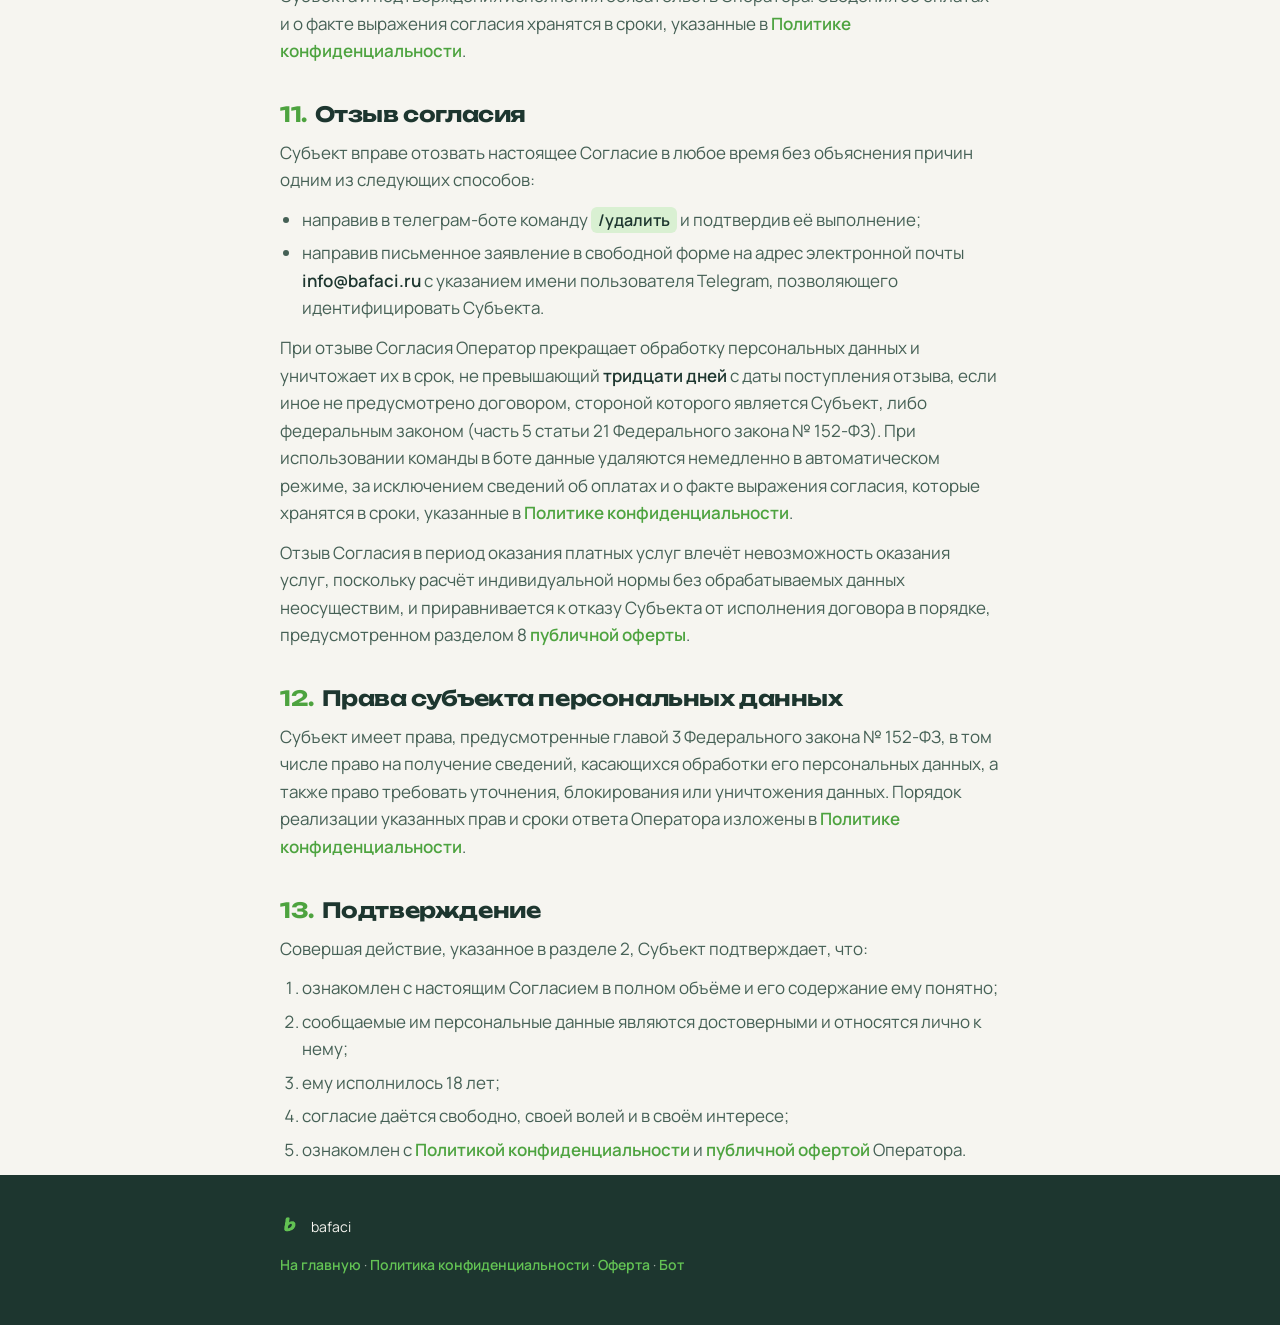
==== commit a033336b: "Add files via upload" ====
--- a/consent.html
+++ b/consent.html
@@ -88,7 +88,7 @@
   <h2><span>1.</span>Оператор персональных данных</h2>
   <p>Оператором персональных данных (далее — «Оператор») является физическое
     лицо, применяющее специальный налоговый режим «Налог на профессиональный
-    доход», <b>Смирнов Иван Валерьевич</b>.</p>
+    доход», <b>Смирнов Иван Валерьевич</b>, ИНН 773122023607.</p>
   <p>Адрес электронной почты для направления обращений, требований и отзыва
     согласия: <b>info@bafaci.ru</b>.</p>
   <p>Оператор осуществляет обработку персональных данных при оказании
@@ -302,5 +302,6 @@
   </div>
 </footer>
 
+<script src="site.js" defer></script>
 </body>
 </html>
--- a/fonts/fonts.css
+++ b/fonts/fonts.css
@@ -0,0 +1,282 @@
+/* Шрифты Unbounded и Manrope (SIL Open Font License 1.1, см. OFL-*.txt).
+   Лежат на своём сервере, чтобы IP посетителей не уходил в Google. */
+
+/* Manrope · cyrillic-ext */
+@font-face {
+  font-family: 'Manrope';
+  font-style: normal;
+  font-weight: 400;
+  font-display: swap;
+  src: url(manrope-cyrillic-ext.woff2) format('woff2');
+  unicode-range: U+0460-052F, U+1C80-1C8A, U+20B4, U+2DE0-2DFF, U+A640-A69F, U+FE2E-FE2F;
+}
+
+/* Manrope · cyrillic */
+@font-face {
+  font-family: 'Manrope';
+  font-style: normal;
+  font-weight: 400;
+  font-display: swap;
+  src: url(manrope-cyrillic.woff2) format('woff2');
+  unicode-range: U+0301, U+0400-045F, U+0490-0491, U+04B0-04B1, U+2116;
+}
+
+/* Manrope · latin-ext */
+@font-face {
+  font-family: 'Manrope';
+  font-style: normal;
+  font-weight: 400;
+  font-display: swap;
+  src: url(manrope-latin-ext.woff2) format('woff2');
+  unicode-range: U+0100-02BA, U+02BD-02C5, U+02C7-02CC, U+02CE-02D7, U+02DD-02FF, U+0304, U+0308, U+0329, U+1D00-1DBF, U+1E00-1E9F, U+1EF2-1EFF, U+2020, U+20A0-20AB, U+20AD-20C4, U+2113, U+2C60-2C7F, U+A720-A7FF;
+}
+
+/* Manrope · latin */
+@font-face {
+  font-family: 'Manrope';
+  font-style: normal;
+  font-weight: 400;
+  font-display: swap;
+  src: url(manrope-latin.woff2) format('woff2');
+  unicode-range: U+0000-00FF, U+0131, U+0152-0153, U+02BB-02BC, U+02C6, U+02DA, U+02DC, U+0304, U+0308, U+0329, U+2000-206F, U+20AC, U+2122, U+2191, U+2193, U+2212, U+2215, U+FEFF, U+FFFD;
+}
+
+/* Manrope · cyrillic-ext */
+@font-face {
+  font-family: 'Manrope';
+  font-style: normal;
+  font-weight: 500;
+  font-display: swap;
+  src: url(manrope-cyrillic-ext.woff2) format('woff2');
+  unicode-range: U+0460-052F, U+1C80-1C8A, U+20B4, U+2DE0-2DFF, U+A640-A69F, U+FE2E-FE2F;
+}
+
+/* Manrope · cyrillic */
+@font-face {
+  font-family: 'Manrope';
+  font-style: normal;
+  font-weight: 500;
+  font-display: swap;
+  src: url(manrope-cyrillic.woff2) format('woff2');
+  unicode-range: U+0301, U+0400-045F, U+0490-0491, U+04B0-04B1, U+2116;
+}
+
+/* Manrope · latin-ext */
+@font-face {
+  font-family: 'Manrope';
+  font-style: normal;
+  font-weight: 500;
+  font-display: swap;
+  src: url(manrope-latin-ext.woff2) format('woff2');
+  unicode-range: U+0100-02BA, U+02BD-02C5, U+02C7-02CC, U+02CE-02D7, U+02DD-02FF, U+0304, U+0308, U+0329, U+1D00-1DBF, U+1E00-1E9F, U+1EF2-1EFF, U+2020, U+20A0-20AB, U+20AD-20C4, U+2113, U+2C60-2C7F, U+A720-A7FF;
+}
+
+/* Manrope · latin */
+@font-face {
+  font-family: 'Manrope';
+  font-style: normal;
+  font-weight: 500;
+  font-display: swap;
+  src: url(manrope-latin.woff2) format('woff2');
+  unicode-range: U+0000-00FF, U+0131, U+0152-0153, U+02BB-02BC, U+02C6, U+02DA, U+02DC, U+0304, U+0308, U+0329, U+2000-206F, U+20AC, U+2122, U+2191, U+2193, U+2212, U+2215, U+FEFF, U+FFFD;
+}
+
+/* Manrope · cyrillic-ext */
+@font-face {
+  font-family: 'Manrope';
+  font-style: normal;
+  font-weight: 600;
+  font-display: swap;
+  src: url(manrope-cyrillic-ext.woff2) format('woff2');
+  unicode-range: U+0460-052F, U+1C80-1C8A, U+20B4, U+2DE0-2DFF, U+A640-A69F, U+FE2E-FE2F;
+}
+
+/* Manrope · cyrillic */
+@font-face {
+  font-family: 'Manrope';
+  font-style: normal;
+  font-weight: 600;
+  font-display: swap;
+  src: url(manrope-cyrillic.woff2) format('woff2');
+  unicode-range: U+0301, U+0400-045F, U+0490-0491, U+04B0-04B1, U+2116;
+}
+
+/* Manrope · latin-ext */
+@font-face {
+  font-family: 'Manrope';
+  font-style: normal;
+  font-weight: 600;
+  font-display: swap;
+  src: url(manrope-latin-ext.woff2) format('woff2');
+  unicode-range: U+0100-02BA, U+02BD-02C5, U+02C7-02CC, U+02CE-02D7, U+02DD-02FF, U+0304, U+0308, U+0329, U+1D00-1DBF, U+1E00-1E9F, U+1EF2-1EFF, U+2020, U+20A0-20AB, U+20AD-20C4, U+2113, U+2C60-2C7F, U+A720-A7FF;
+}
+
+/* Manrope · latin */
+@font-face {
+  font-family: 'Manrope';
+  font-style: normal;
+  font-weight: 600;
+  font-display: swap;
+  src: url(manrope-latin.woff2) format('woff2');
+  unicode-range: U+0000-00FF, U+0131, U+0152-0153, U+02BB-02BC, U+02C6, U+02DA, U+02DC, U+0304, U+0308, U+0329, U+2000-206F, U+20AC, U+2122, U+2191, U+2193, U+2212, U+2215, U+FEFF, U+FFFD;
+}
+
+/* Manrope · cyrillic-ext */
+@font-face {
+  font-family: 'Manrope';
+  font-style: normal;
+  font-weight: 700;
+  font-display: swap;
+  src: url(manrope-cyrillic-ext.woff2) format('woff2');
+  unicode-range: U+0460-052F, U+1C80-1C8A, U+20B4, U+2DE0-2DFF, U+A640-A69F, U+FE2E-FE2F;
+}
+
+/* Manrope · cyrillic */
+@font-face {
+  font-family: 'Manrope';
+  font-style: normal;
+  font-weight: 700;
+  font-display: swap;
+  src: url(manrope-cyrillic.woff2) format('woff2');
+  unicode-range: U+0301, U+0400-045F, U+0490-0491, U+04B0-04B1, U+2116;
+}
+
+/* Manrope · latin-ext */
+@font-face {
+  font-family: 'Manrope';
+  font-style: normal;
+  font-weight: 700;
+  font-display: swap;
+  src: url(manrope-latin-ext.woff2) format('woff2');
+  unicode-range: U+0100-02BA, U+02BD-02C5, U+02C7-02CC, U+02CE-02D7, U+02DD-02FF, U+0304, U+0308, U+0329, U+1D00-1DBF, U+1E00-1E9F, U+1EF2-1EFF, U+2020, U+20A0-20AB, U+20AD-20C4, U+2113, U+2C60-2C7F, U+A720-A7FF;
+}
+
+/* Manrope · latin */
+@font-face {
+  font-family: 'Manrope';
+  font-style: normal;
+  font-weight: 700;
+  font-display: swap;
+  src: url(manrope-latin.woff2) format('woff2');
+  unicode-range: U+0000-00FF, U+0131, U+0152-0153, U+02BB-02BC, U+02C6, U+02DA, U+02DC, U+0304, U+0308, U+0329, U+2000-206F, U+20AC, U+2122, U+2191, U+2193, U+2212, U+2215, U+FEFF, U+FFFD;
+}
+
+/* Unbounded · cyrillic-ext */
+@font-face {
+  font-family: 'Unbounded';
+  font-style: normal;
+  font-weight: 500;
+  font-display: swap;
+  src: url(unbounded-cyrillic-ext.woff2) format('woff2');
+  unicode-range: U+0460-052F, U+1C80-1C8A, U+20B4, U+2DE0-2DFF, U+A640-A69F, U+FE2E-FE2F;
+}
+
+/* Unbounded · cyrillic */
+@font-face {
+  font-family: 'Unbounded';
+  font-style: normal;
+  font-weight: 500;
+  font-display: swap;
+  src: url(unbounded-cyrillic.woff2) format('woff2');
+  unicode-range: U+0301, U+0400-045F, U+0490-0491, U+04B0-04B1, U+2116;
+}
+
+/* Unbounded · latin-ext */
+@font-face {
+  font-family: 'Unbounded';
+  font-style: normal;
+  font-weight: 500;
+  font-display: swap;
+  src: url(unbounded-latin-ext.woff2) format('woff2');
+  unicode-range: U+0100-02BA, U+02BD-02C5, U+02C7-02CC, U+02CE-02D7, U+02DD-02FF, U+0304, U+0308, U+0329, U+1D00-1DBF, U+1E00-1E9F, U+1EF2-1EFF, U+2020, U+20A0-20AB, U+20AD-20C4, U+2113, U+2C60-2C7F, U+A720-A7FF;
+}
+
+/* Unbounded · latin */
+@font-face {
+  font-family: 'Unbounded';
+  font-style: normal;
+  font-weight: 500;
+  font-display: swap;
+  src: url(unbounded-latin.woff2) format('woff2');
+  unicode-range: U+0000-00FF, U+0131, U+0152-0153, U+02BB-02BC, U+02C6, U+02DA, U+02DC, U+0304, U+0308, U+0329, U+2000-206F, U+20AC, U+2122, U+2191, U+2193, U+2212, U+2215, U+FEFF, U+FFFD;
+}
+
+/* Unbounded · cyrillic-ext */
+@font-face {
+  font-family: 'Unbounded';
+  font-style: normal;
+  font-weight: 700;
+  font-display: swap;
+  src: url(unbounded-cyrillic-ext.woff2) format('woff2');
+  unicode-range: U+0460-052F, U+1C80-1C8A, U+20B4, U+2DE0-2DFF, U+A640-A69F, U+FE2E-FE2F;
+}
+
+/* Unbounded · cyrillic */
+@font-face {
+  font-family: 'Unbounded';
+  font-style: normal;
+  font-weight: 700;
+  font-display: swap;
+  src: url(unbounded-cyrillic.woff2) format('woff2');
+  unicode-range: U+0301, U+0400-045F, U+0490-0491, U+04B0-04B1, U+2116;
+}
+
+/* Unbounded · latin-ext */
+@font-face {
+  font-family: 'Unbounded';
+  font-style: normal;
+  font-weight: 700;
+  font-display: swap;
+  src: url(unbounded-latin-ext.woff2) format('woff2');
+  unicode-range: U+0100-02BA, U+02BD-02C5, U+02C7-02CC, U+02CE-02D7, U+02DD-02FF, U+0304, U+0308, U+0329, U+1D00-1DBF, U+1E00-1E9F, U+1EF2-1EFF, U+2020, U+20A0-20AB, U+20AD-20C4, U+2113, U+2C60-2C7F, U+A720-A7FF;
+}
+
+/* Unbounded · latin */
+@font-face {
+  font-family: 'Unbounded';
+  font-style: normal;
+  font-weight: 700;
+  font-display: swap;
+  src: url(unbounded-latin.woff2) format('woff2');
+  unicode-range: U+0000-00FF, U+0131, U+0152-0153, U+02BB-02BC, U+02C6, U+02DA, U+02DC, U+0304, U+0308, U+0329, U+2000-206F, U+20AC, U+2122, U+2191, U+2193, U+2212, U+2215, U+FEFF, U+FFFD;
+}
+
+/* Unbounded · cyrillic-ext */
+@font-face {
+  font-family: 'Unbounded';
+  font-style: normal;
+  font-weight: 800;
+  font-display: swap;
+  src: url(unbounded-cyrillic-ext.woff2) format('woff2');
+  unicode-range: U+0460-052F, U+1C80-1C8A, U+20B4, U+2DE0-2DFF, U+A640-A69F, U+FE2E-FE2F;
+}
+
+/* Unbounded · cyrillic */
+@font-face {
+  font-family: 'Unbounded';
+  font-style: normal;
+  font-weight: 800;
+  font-display: swap;
+  src: url(unbounded-cyrillic.woff2) format('woff2');
+  unicode-range: U+0301, U+0400-045F, U+0490-0491, U+04B0-04B1, U+2116;
+}
+
+/* Unbounded · latin-ext */
+@font-face {
+  font-family: 'Unbounded';
+  font-style: normal;
+  font-weight: 800;
+  font-display: swap;
+  src: url(unbounded-latin-ext.woff2) format('woff2');
+  unicode-range: U+0100-02BA, U+02BD-02C5, U+02C7-02CC, U+02CE-02D7, U+02DD-02FF, U+0304, U+0308, U+0329, U+1D00-1DBF, U+1E00-1E9F, U+1EF2-1EFF, U+2020, U+20A0-20AB, U+20AD-20C4, U+2113, U+2C60-2C7F, U+A720-A7FF;
+}
+
+/* Unbounded · latin */
+@font-face {
+  font-family: 'Unbounded';
+  font-style: normal;
+  font-weight: 800;
+  font-display: swap;
+  src: url(unbounded-latin.woff2) format('woff2');
+  unicode-range: U+0000-00FF, U+0131, U+0152-0153, U+02BB-02BC, U+02C6, U+02DA, U+02DC, U+0304, U+0308, U+0329, U+2000-206F, U+20AC, U+2122, U+2191, U+2193, U+2212, U+2215, U+FEFF, U+FFFD;
+}
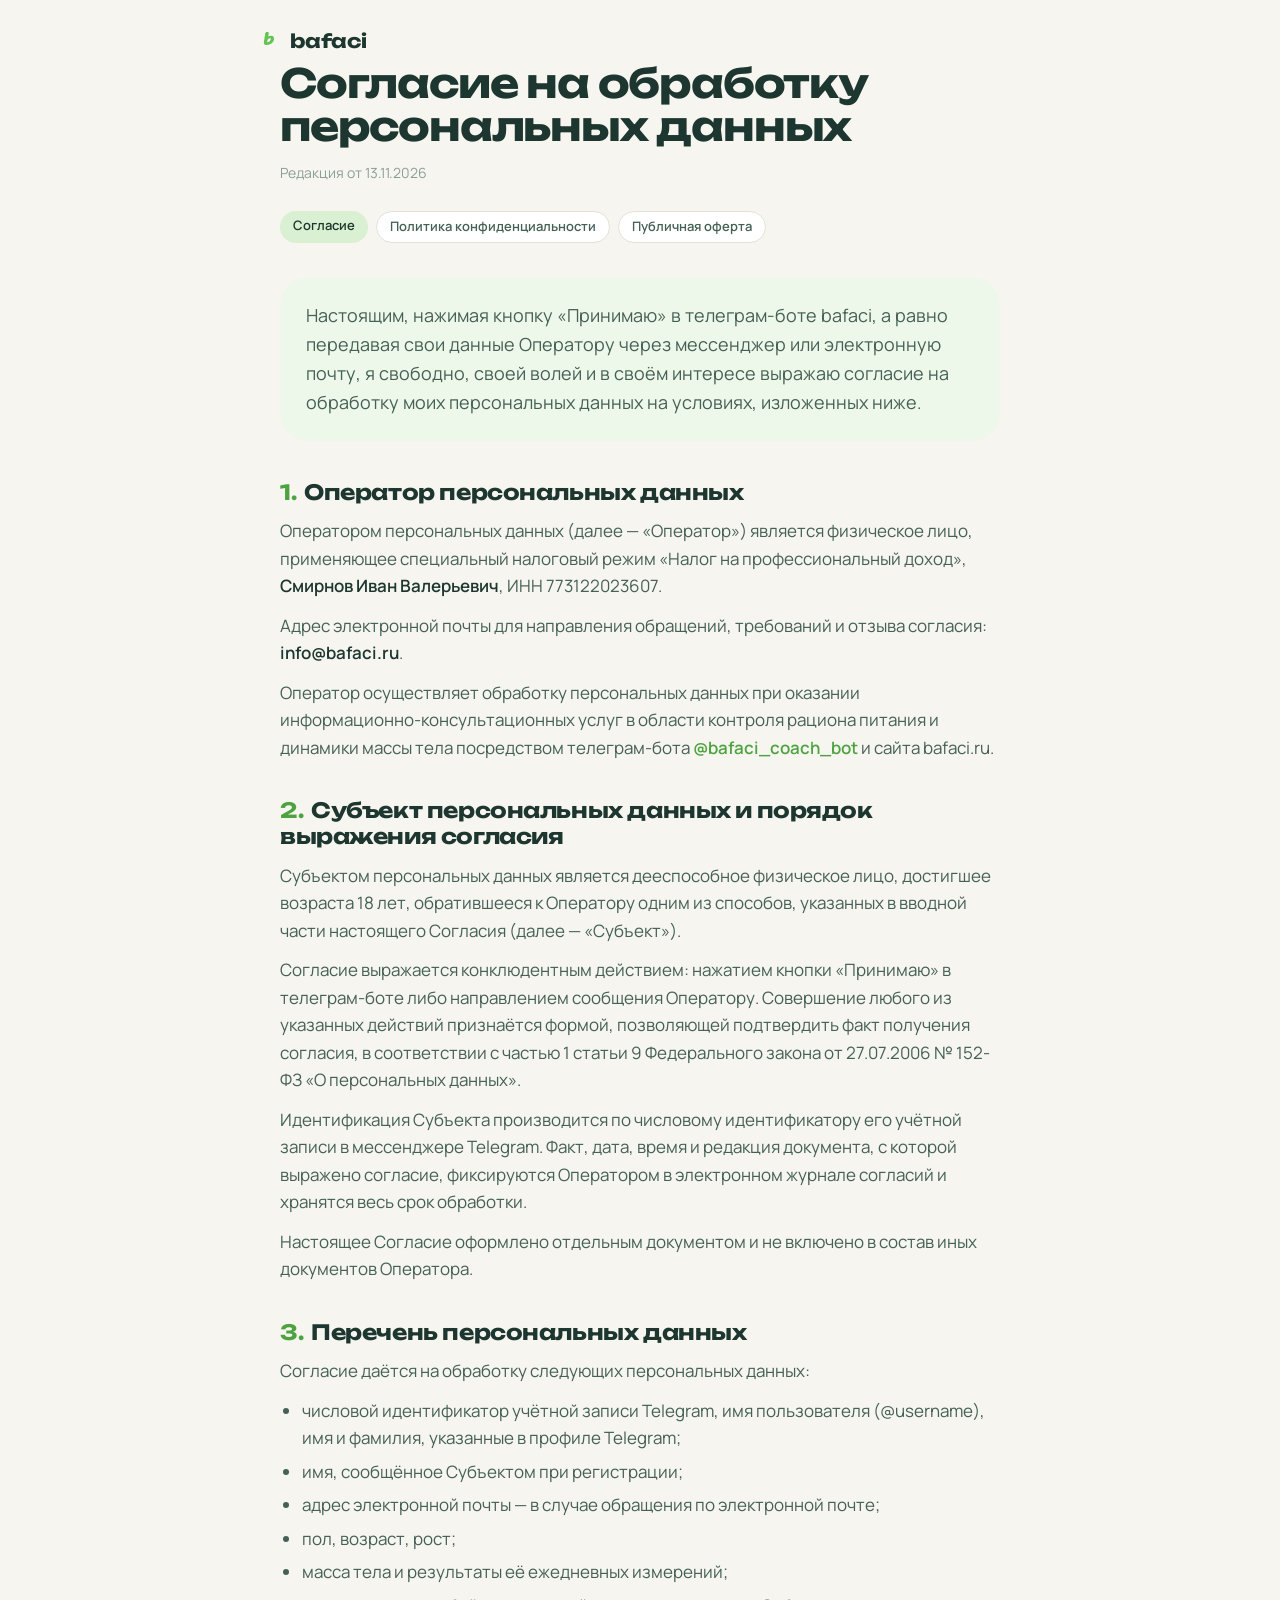
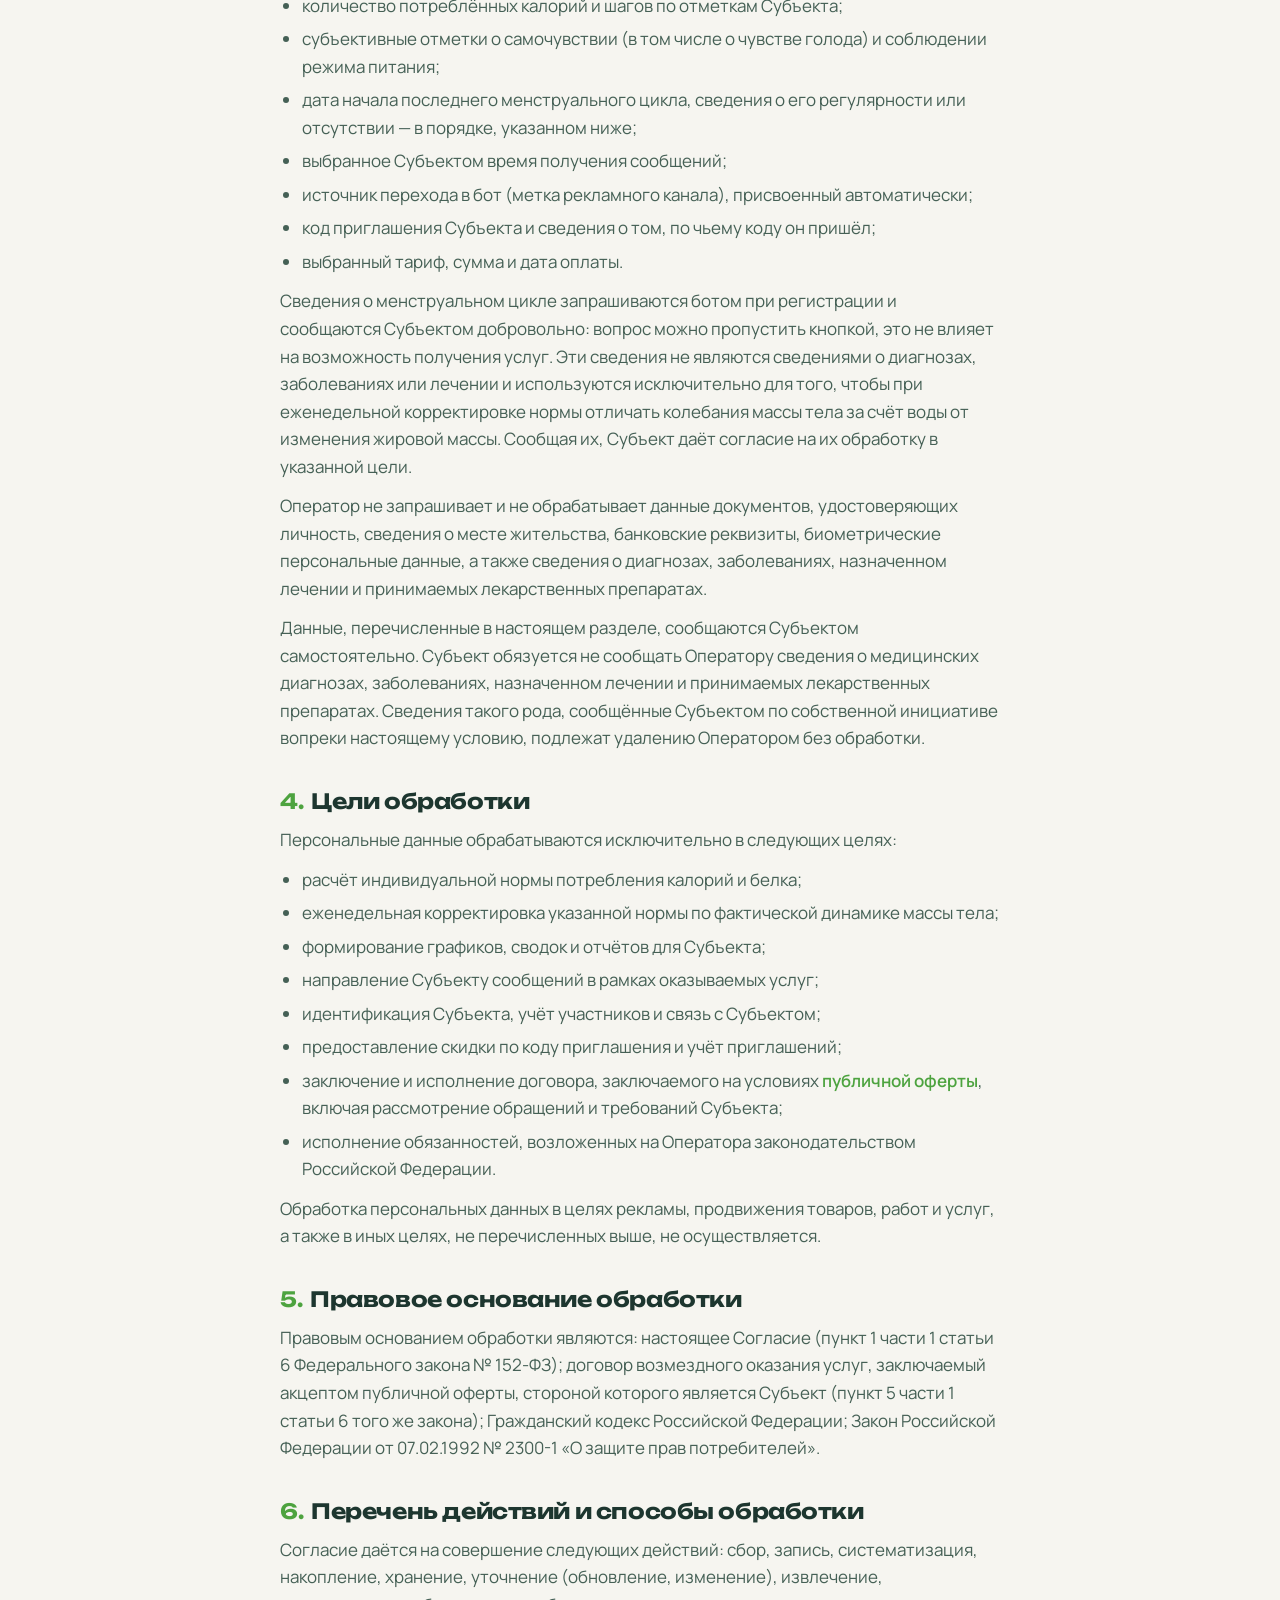
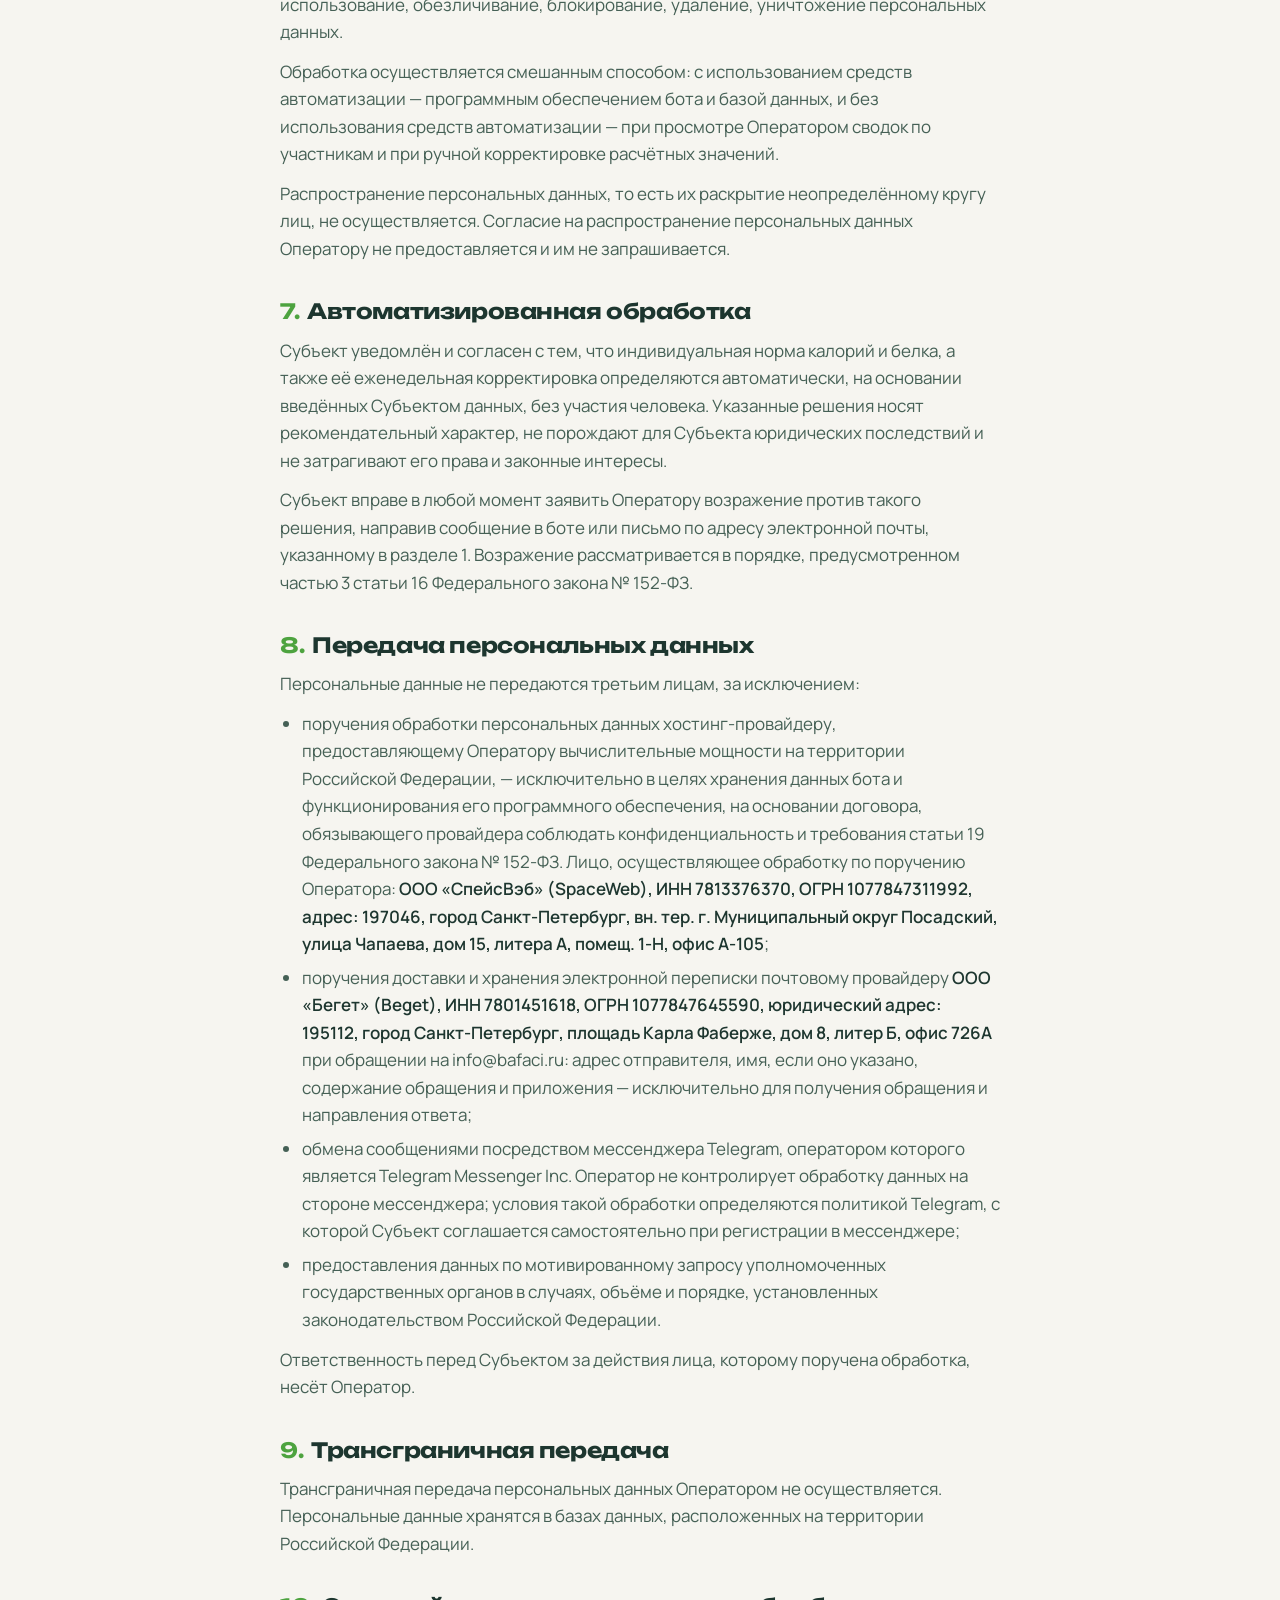
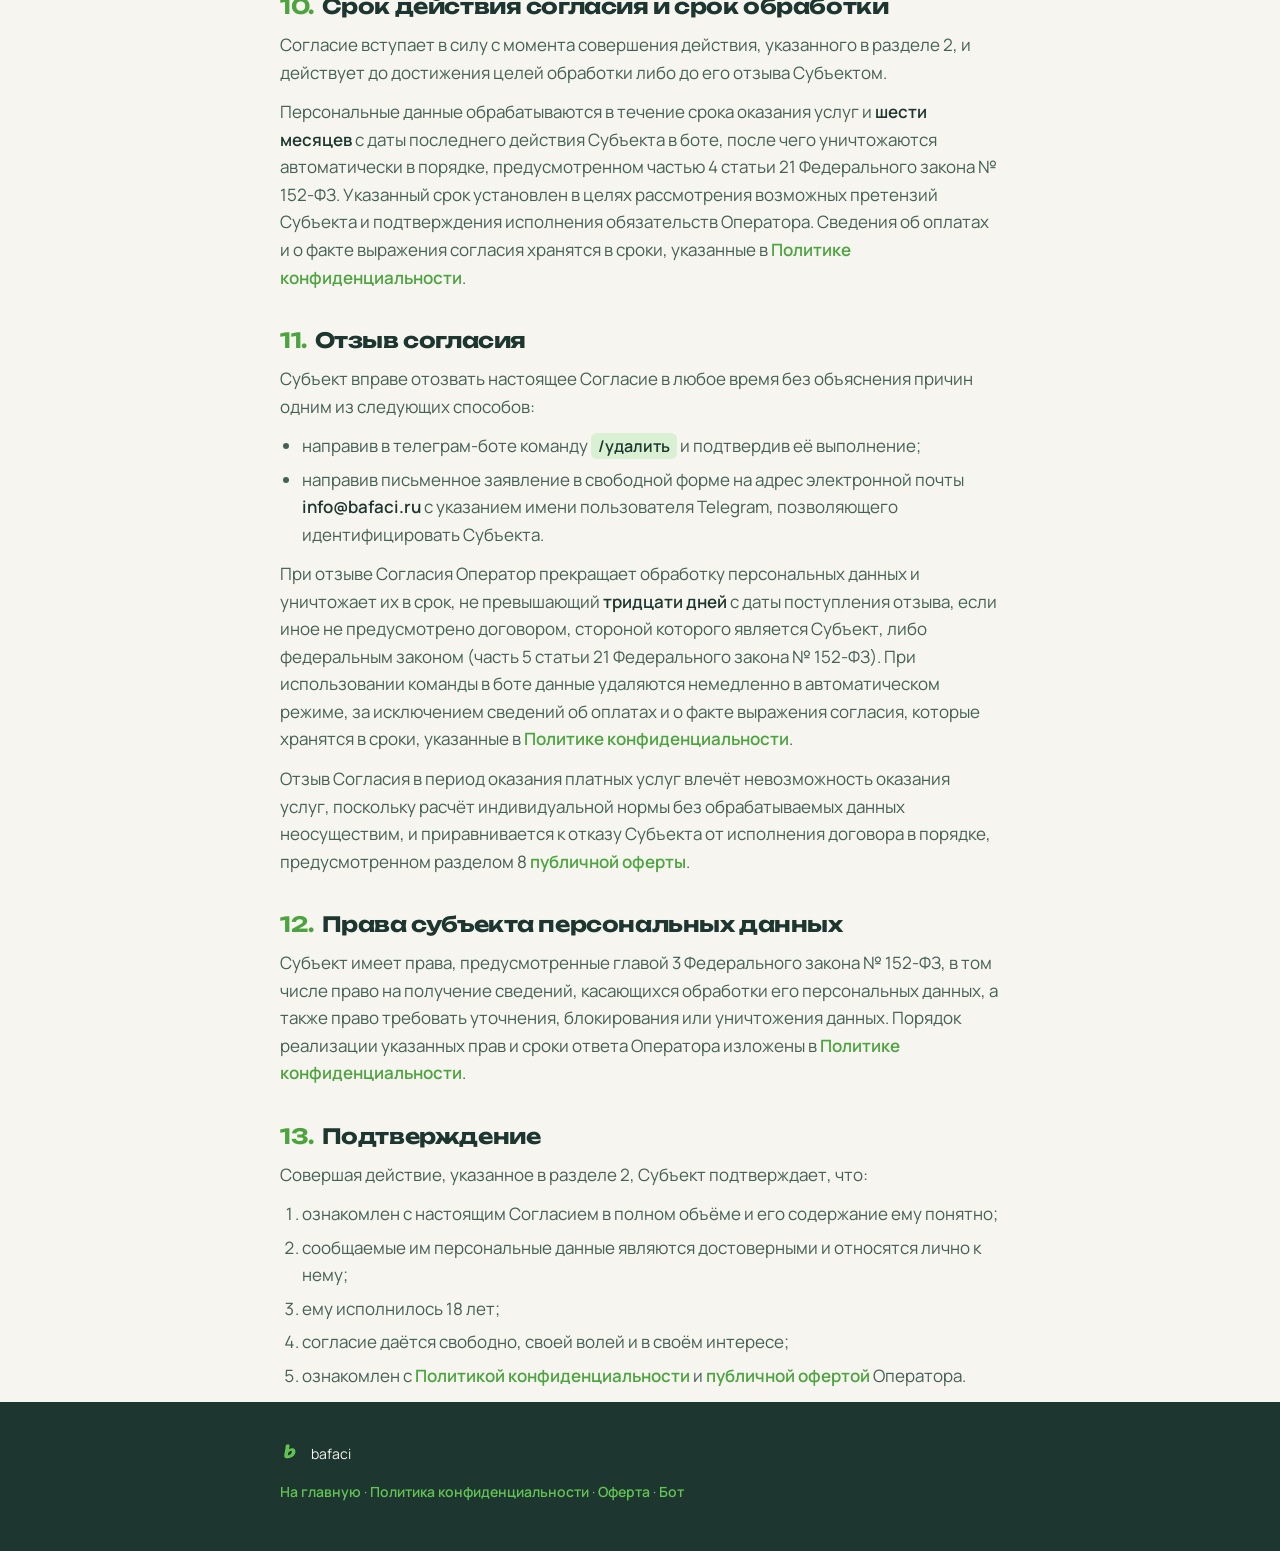
==== commit 009575d6: "Add files via upload" ====
--- a/consent.html
+++ b/consent.html
@@ -69,7 +69,7 @@
 <main class="wrap">
 
   <h1>Согласие на обработку персональных данных</h1>
-  <div class="date">Редакция от 21.10.2026</div>
+  <div class="date">Редакция от 13.11.2026</div>
 
   <div class="docnav">
     <span>Согласие</span>
@@ -212,11 +212,21 @@
   <ul>
     <li>поручения обработки персональных данных хостинг-провайдеру,
       предоставляющему Оператору вычислительные мощности на территории
-      Российской Федерации, — исключительно в целях хранения и
-      функционирования программного обеспечения, на основании договора,
+      Российской Федерации, — исключительно в целях хранения данных
+      бота и функционирования его программного обеспечения, на основании договора,
       обязывающего провайдера соблюдать конфиденциальность и требования
       статьи 19 Федерального закона № 152-ФЗ. Лицо, осуществляющее обработку
-      по поручению Оператора: <b>ООО «Бегет», адрес: 195112, г. Санкт-Петербург, площадь Карла Фаберже, д. 8Б, оф. 723</b>;</li>
+      по поручению Оператора: <b>ООО «СпейсВэб» (SpaceWeb), ИНН 7813376370,
+      ОГРН 1077847311992, адрес: 197046, город Санкт-Петербург,
+      вн. тер. г. Муниципальный округ Посадский, улица Чапаева,
+      дом 15, литера А, помещ. 1-Н, офис А-105</b>;</li>
+    <li>поручения доставки и хранения электронной переписки почтовому
+      провайдеру <b>ООО «Бегет» (Beget), ИНН 7801451618, ОГРН 1077847645590,
+      юридический адрес: 195112, город Санкт-Петербург,
+      площадь Карла Фаберже, дом 8, литер Б, офис 726А</b>
+      при обращении на info@bafaci.ru: адрес отправителя, имя, если
+      оно указано, содержание обращения и приложения — исключительно
+      для получения обращения и направления ответа;</li>
     <li>обмена сообщениями посредством мессенджера Telegram, оператором
       которого является Telegram Messenger Inc. Оператор не контролирует
       обработку данных на стороне мессенджера; условия такой обработки
